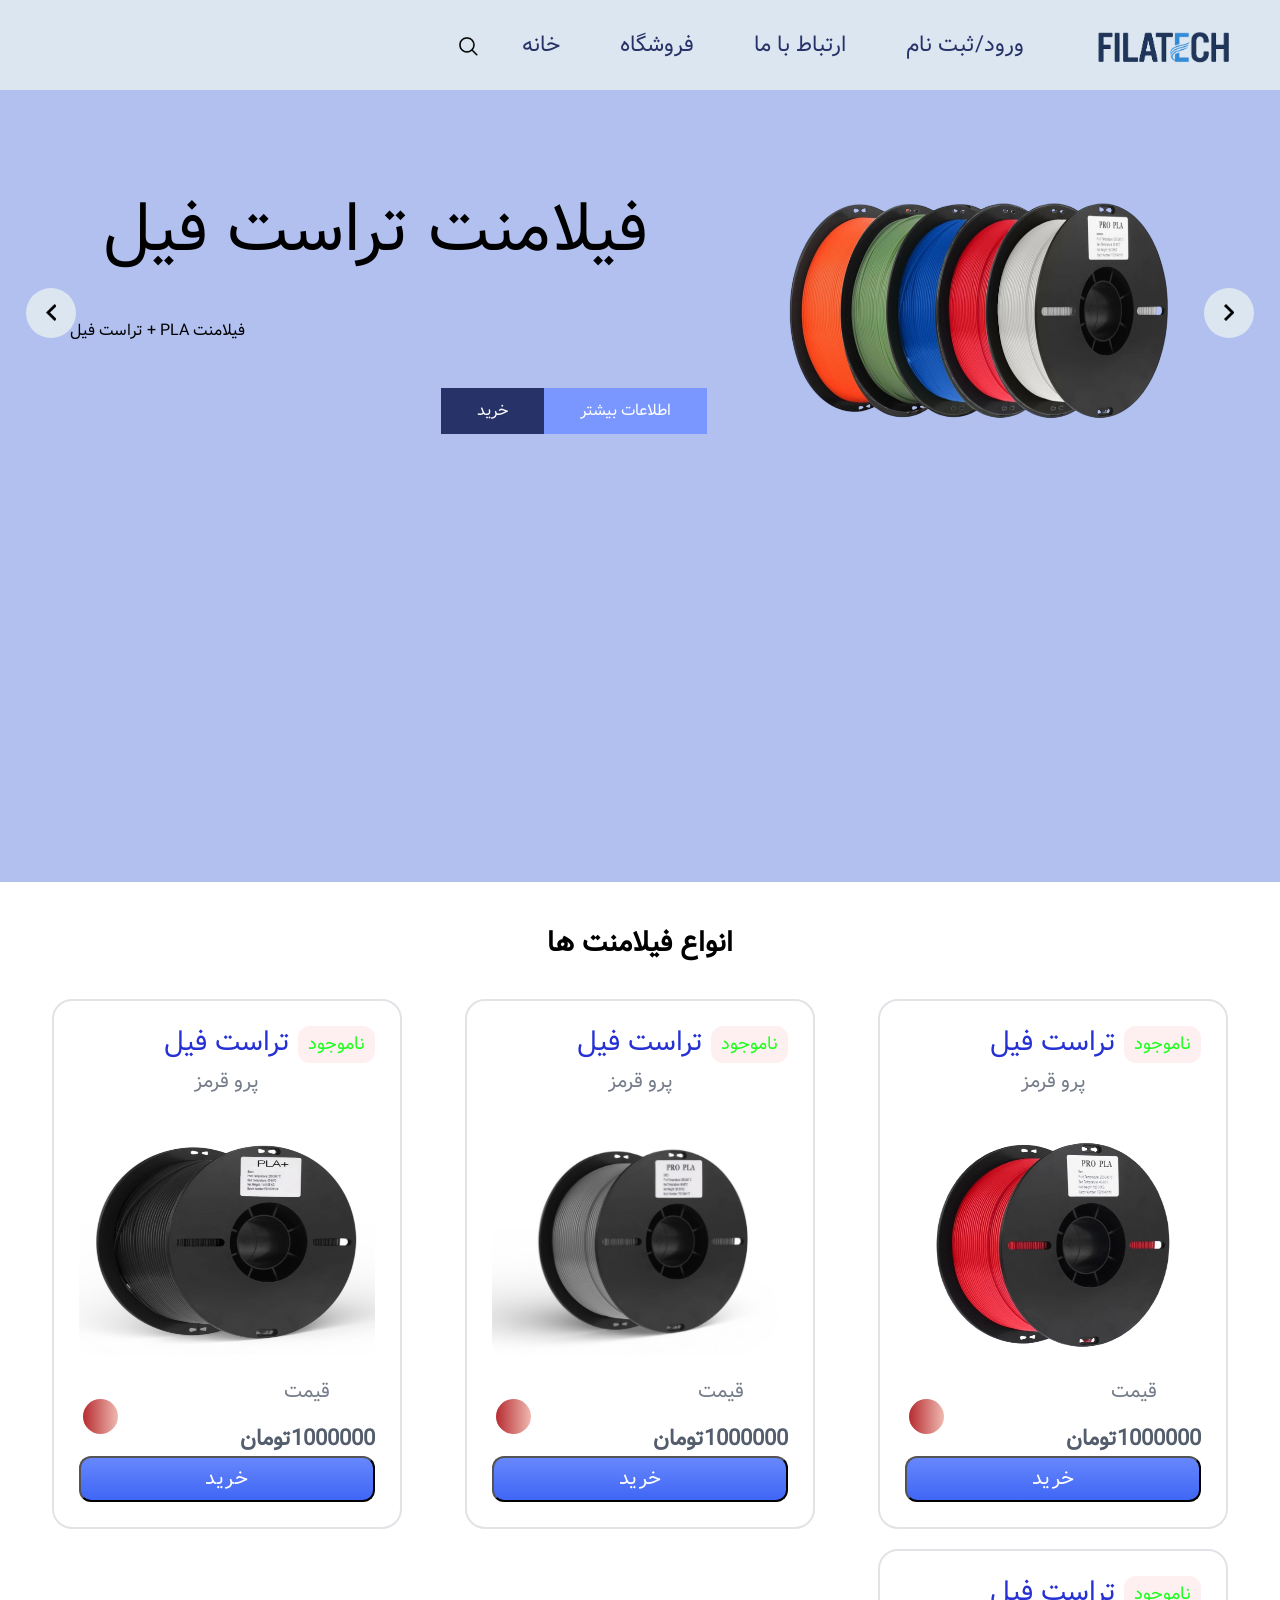
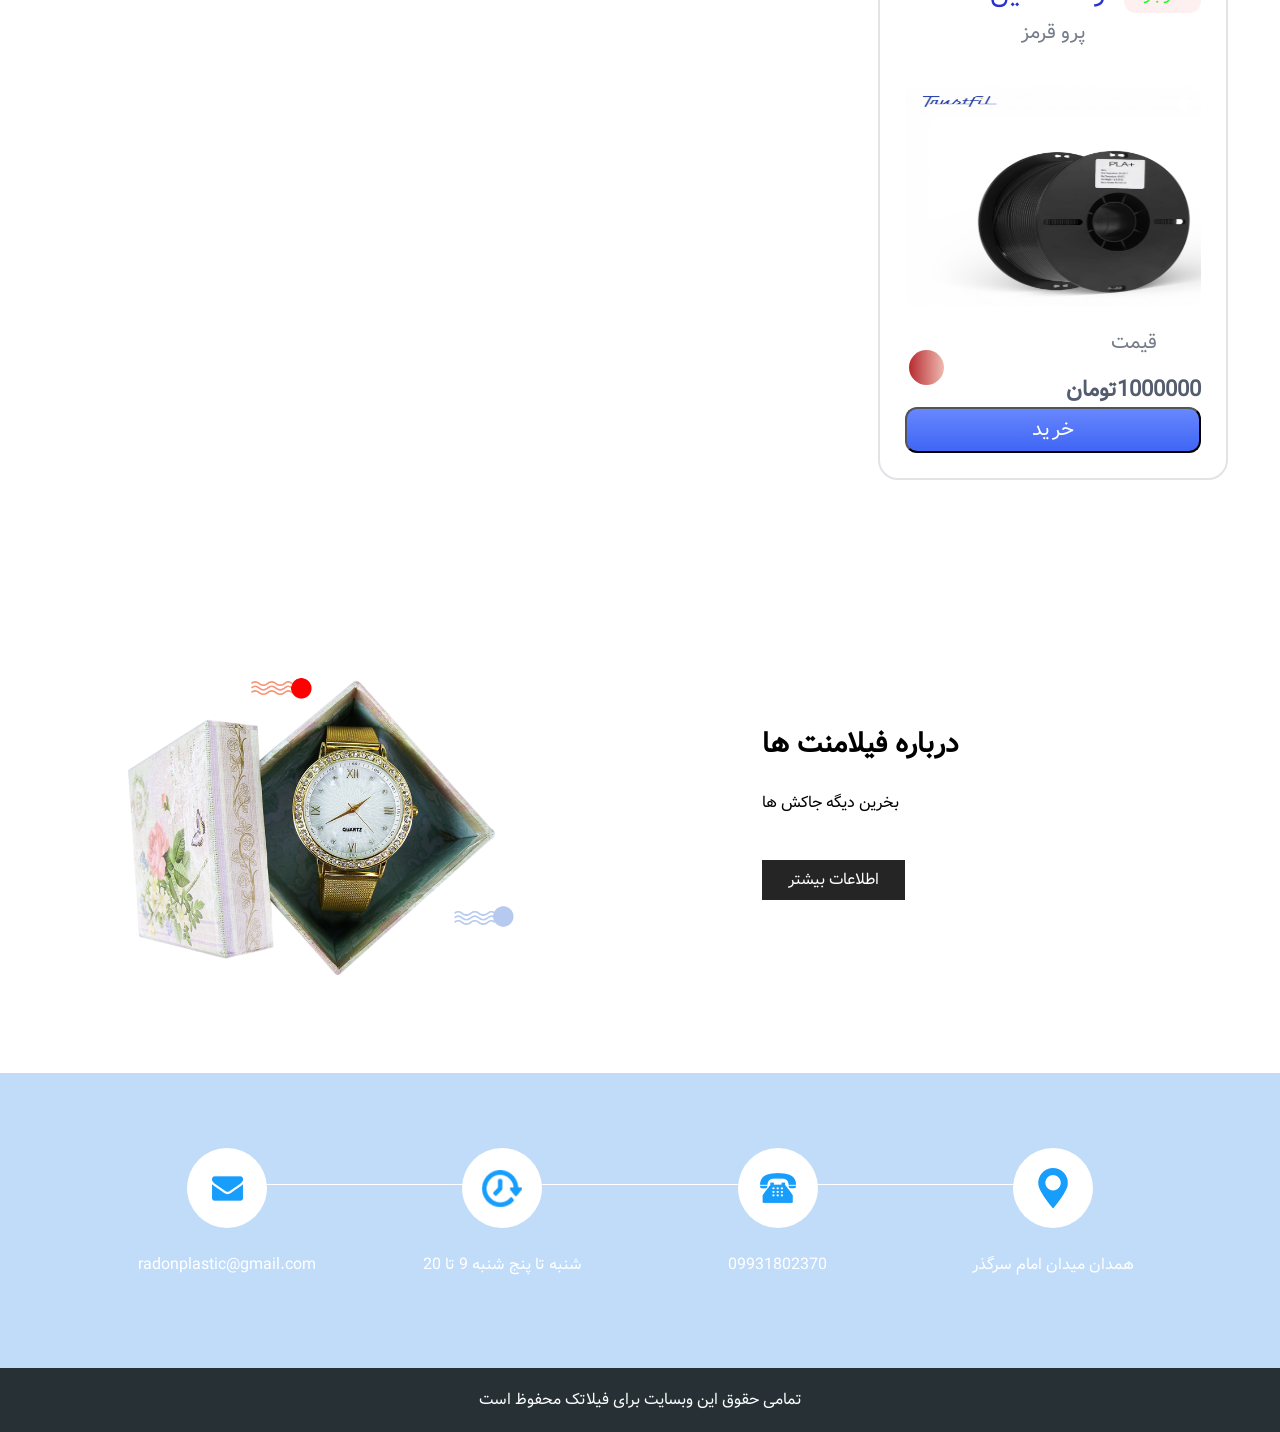
==== index.html @ 0ea72e35 "first" ====
<!DOCTYPE html>
<html dir="rtl">

<head>
  <!-- Basic -->
  <meta charset="utf-8" />
  <meta http-equiv="X-UA-Compatible" content="IE=edge" />
  <!-- Mobile Metas -->
  <meta name="viewport" content="width=device-width, initial-scale=1, shrink-to-fit=no" />
  <!-- Site Metas -->
  <meta name="keywords" content="" />
  <meta name="description" content="" />
  <meta name="author" content="" />

  <title>Filatech</title>

  <!-- slider stylesheet -->
  <link rel="stylesheet" type="text/css"
    href="https://cdnjs.cloudflare.com/ajax/libs/OwlCarousel2/2.1.3/assets/owl.carousel.min.css" />

  <!-- bootstrap core css -->
  <link rel="stylesheet" type="text/css" href="css/bootstrap.css" />

  <!-- fonts style -->
  <!--<link href="https://fonts.googleapis.com/css?family=Dosis:400,500|Poppins:400,700&display=swap" rel="stylesheet">-->
  <!-- Custom styles for this template -->
  <link href="css/style.css" rel="stylesheet" />
  <link href="css/style_card.css" rel="stylesheet" />
  <!-- responsive style -->
  <link href="css/responsive.css" rel="stylesheet" />
</head>

<body>
  <div class="hero_area">
    <!-- header section strats -->
    <header class="header_section">
      <div class="container-fluid">
        <nav class="navbar navbar-expand-lg custom_nav-container pt-3">
          <a class="navbar-brand" href="index.html">
            <span>
              <img src="images/logo.png" alt="" class="" />
            </span>
          </a>
          <button class="navbar-toggler" type="button" data-toggle="collapse" data-target="#navbarSupportedContent"
            aria-controls="navbarSupportedContent" aria-expanded="false" aria-label="Toggle navigation">
            <span class="navbar-toggler-icon"></span>
          </button>

          <div class="collapse navbar-collapse" id="navbarSupportedContent">
            <div class="d-flex ml-auto flex-column flex-lg-row align-items-center">
              <ul class="navbar-nav  ">
                <li class="nav-item active">
                  <a class="nav-link" href="index.html">ورود/ثبت نام <span class="sr-only">(current)</span></a>
                </li>
                <li class="nav-item">
                  <a class="nav-link" href="about.html">ارتباط با ما </a>
                </li>
                <li class="nav-item">
                  <a class="nav-link" href="watch.html"> فروشگاه </a>
                </li>
                <li class="nav-item">
                  <a class="nav-link" href="contact.html"> خانه </a>
                </li>
              </ul>
              <form class="form-inline my-2 my-lg-0 ml-0 ml-lg-4 mb-3 mb-lg-0">
                <button class="btn  my-2 my-sm-0 nav_search-btn" type="submit"></button>
              </form>
            </div>
          </div>
        </nav>
      </div>
    </header>
    <!-- end header section -->
    <!-- slider section -->
    <section class=" slider_section position-relative">
      <div id="carouselExampleControls" class="carousel slide" data-ride="carousel">
        <div class="carousel-inner">
          <div class="carousel-item active">
            <div class="slider_item-box">
              <div class="slider_item-container">
                <div class="container">
                  <div class="row">
                    <div class="col-md-5">
                      <div class="slider_img-box">
                        <div>
                          <img src="images/Trustfil.PNG" alt="" class="" />
                        </div>
                      </div>
                    </div>
                    <div class="col-md-7">
                      <div class="slider_item-detail">
                        <div>
                          <h1>
                            فیلامنت تراست فیل
                          </h1>
                          <p>
                            فیلامنت PLA + تراست فیل
                          </p>
                          <div class="d-flex">
                            <a href="" class="slider-btn1 mr-3">
                              اطلاعات بیشتر
                            </a>
                            <a href="" class="slider-btn2">
                              خرید
                            </a>
                          </div>
                        </div>
                      </div>
                    </div>

                  </div>
                </div>
              </div>
            </div>
          </div>
          <div class="carousel-item">
            <div class="slider_item-box">
              <div class="slider_item-container">
                <div class="container">
                  <div class="row">
                    <div class="col-md-5">
                      <div class="slider_img-box">
                        <div>
                          <img src="images/Trustfil.PNG" alt="" class="" />
                        </div>
                      </div>
                    </div>
                    <div class="col-md-7">
                      <div class="slider_item-detail">
                        <div>
                          <h1>
                            فیلامنت
                          </h1>
                          <p>
                            پرینتیکو بهترین فیلامنت
                          </p>
                          <div class="d-flex">
                            <a href="" class="slider-btn1 mr-3">
                              اطلاعات بیشتر
                            </a>
                            <a href="" class="slider-btn2">
                              خرید
                            </a>
                          </div>
                        </div>
                      </div>
                    </div>

                  </div>
                </div>
              </div>
            </div>
          </div>

          <div class="custom_carousel-control">
            <a class="carousel-control-prev" href="#carouselExampleControls" role="button" data-slide="prev">
              <span class="sr-only">Previous</span>
            </a>
            <a class="carousel-control-next" href="#carouselExampleControls" role="button" data-slide="next">
              <span class="sr-only">Next</span>
            </a>
          </div>
        </div>
    </section>
    <!-- end slider section -->
  </div>
  <div class="bg">



  <!-- Cart section -->

  <section class="brand_section layout_padding2">
    <div class="container">
      <div class="brand_heading">
        <h3 class="custom_heading">
          انواع فیلامنت ها
        </h3>
        <!--<p class="font-weight-bold">
          بهترین فیلامنت های غرب کشور
        </p>-->
      </div>
    </div>
    <div class="cart-main">
      <div class="cart">

        <div class="cart-header">
          <h3>تراست فیل</h3>
          <p>پرو قرمز</p>
          <span class="p">ناموجود</span>
        </div>

        <div class="card-img">
          <img src="images/trusfil-red.PNG" alt="...">
          <i class="bx bx-heart"></i>
        </div>

        <div class="cart-details">
          <div class="price">
            <p>قیمت</p>
            <strong>1000000تومان</strong>
          </div>
          <div class="colors">
            <div class="selected">
              <i class="bx bx-check"></i>
            </div>
          </div>
        </div>

        <div class="cart-footer">
          <button>خرید</button>
        </div>

      </div>
      <div class="cart">
        <div class="cart-header">
          <h3>تراست فیل</h3>
          <p>پرو قرمز</p>
          <span class="p">ناموجود</span>
        </div>

        <div class="card-img">
          <img src="images/progray.JPG" alt="...">
          <i class="bx bx-heart"></i>
        </div>

        <div class="cart-details">
          <div class="price">
            <p>قیمت</p>
            <strong>1000000تومان</strong>
          </div>
          <div class="colors">
            <div class="selected">
              <i class="bx bx-check"></i>
            </div>
          </div>
        </div>

        <div class="cart-footer">
          <button>خرید</button>
        </div>

        

      </div>
      <div class="cart">

        <div class="cart-header">
          <h3>تراست فیل</h3>
          <p>پرو قرمز</p>
          <span class="p">ناموجود</span>
        </div>

        <div class="card-img">
          <img src="images/filament3.jpg" alt="...">
          <i class="bx bx-heart"></i>
        </div>

        <div class="cart-details">
          <div class="price">
            <p>قیمت</p>
            <strong>1000000تومان</strong>
          </div>
          <div class="colors">
            <div class="selected">
              <i class="bx bx-check"></i>
            </div>
          </div>
        </div>

        <div class="cart-footer">
          <button>خرید</button>
        </div>
      </div>
      <div class="cart">

        <div class="cart-header">
          <h3>تراست فیل</h3>
          <p>پرو قرمز</p>
          <span class="p">ناموجود</span>
        </div>

        <div class="card-img">
          <img src="images/filament2.PNG" alt="...">
          <i class="bx bx-heart"></i>
        </div>

        <div class="cart-details">
          <div class="price">
            <p>قیمت</p>
            <strong>1000000تومان</strong>
          </div>
          <div class="colors">
            <div class="selected">
              <i class="bx bx-check"></i>
            </div>
          </div>
        </div>

        <div class="cart-footer">
          <button>خرید</button>
        </div>
      </div>

    </div>


  </section>

 <!-- End Card -->

    <!-- about section -->
    <section class="about_section layout_padding">
      <div class="container-fluid">
        <div class="row">
          <div class="col-md-5 offset-md-2">
            <div class="about_detail-box">
              <h3 class="custom_heading ">
                درباره فیلامنت ها
              </h3>
              <p class="">
                بخرین دیگه جاکش ها
              </p>
              <div>
                <a href="">
                  اطلاعات بیشتر
                </a>
              </div>
            </div>
          </div>
          <div class="col-md-4">
            <div class="about_img-box">
              <img src="images/about.png" alt="">
            </div>
          </div>
        </div>
      </div>
    </section>
  </div>

  <!-- end about section -->

  <!-- info section -->
  <section class="info_section layout_padding">
    <div class="container">
      <div class="info_items">
        <a href="">
          <div class="item ">
            <div class="img-box box-1">
              <img src="" alt="">
            </div>
            <div class="detail-box">
              <p>
                همدان میدان امام سرگذر
              </p>
            </div>
          </div>
        </a>
        <a href="">
          <div class="item ">
            <div class="img-box box-2">
              <img src="" alt="">
            </div>
            <div class="detail-box">
              <p>
                09931802370
              </p>
            </div>
          </div>
        </a>
        <a href="">
          <div class="item ">
            <div class="img-box box-4">
              <img src="" alt="">
            </div>
            <div class="detail-box">
              <p>
                شنبه تا پنج شنبه 9 تا 20
              </p>
            </div>
          </div>
        </a>
        <a href="">
          <div class="item ">
            <div class="img-box box-3">
              <img src="" alt="">
            </div>
            <div class="detail-box">
              <p>
                radonplastic@gmail.com
              </p>
            </div>
          </div>
        </a>
      </div>
    </div>
  </section>

  <!-- end info_section -->

  <!-- footer section -->
  <section class="container-fluid footer_section">
    <p>
      تمامی حقوق این وبسایت برای فیلاتک محفوظ است
    </p>
  </section>
  <!-- footer section -->

  <script type="text/javascript" src="js/jquery-3.4.1.min.js"></script>
  <script type="text/javascript" src="js/bootstrap.js"></script>
</body>

</html>
---- css/style.css ----
@font-face {
  font-family: "Iran";
  src: url("../fonts/Iranian-Sans.ttf") ;
}
body {
  font-family: "Iran";
  color: #000000;
  background-color: #ffffff;
}
.header_section{
background-color: #dbe6f0;
}

.layout_padding {
  padding: 75px 0;
}

.layout_padding2 {
  padding: 45px 0;
}

.layout_padding2-top {
  padding-top: 45px;
}

.layout_padding2-bottom {
  padding-bottom: 45px;
}

.layout_padding-top {
  padding-top: 75px;
}

.layout_padding-bottom {
  padding-bottom: 75px;
}

.custom_heading {
  text-transform: uppercase;
  font-weight: bold;
}

/*header section*/
.hero_area {
  height: 98vh;
  background-color: #b2c0f0;
}

.sub_page .hero_area {
  height: auto;
}

.hero_area.sub_pages {
  height: auto;
}

.header_section .container-fluid {
  padding-right: 25px;
  padding-left: 25px;
}

.header_section .nav_container {
  margin: 0 auto;
}

.custom_nav-container.navbar-expand-lg .navbar-nav .nav-link {
  padding: 10px 30px;
  color: #273268;
  text-align: center;
  font-size: 22px;
  text-transform: uppercase;
}

a,
a:hover,
a:focus {
  text-decoration: none;
}

a:hover,
a:focus {
  color: initial;
}

.btn,
.btn:focus {
  outline: none !important;
  -webkit-box-shadow: none;
          box-shadow: none;
}

.navbar-brand,
.navbar-brand:hover {
  text-transform: uppercase;
  font-weight: bold;
  font-size: 24px;
  color: #fafcfd;
}

.custom_nav-container .nav_search-btn {
  background-image: url(../images/search-icon.png);
  background-size: 22px;
  background-repeat: no-repeat;
  background-position-y: 7px;
  width: 35px;
  height: 35px;
  padding: 0;
  border: none;
}

.navbar-brand {
  display: -webkit-box;
  display: -ms-flexbox;
  display: flex;
  -webkit-box-align: center;
      -ms-flex-align: center;
          align-items: center;
}

.navbar-brand img {
  width: 140px;
  margin-right: 5px;
}

.navbar-brand span {
  font-size: 20px;
  font-weight: 700;
  color: #191919;
  margin-top: 5px;
}

.custom_nav-container {
  z-index: 99999;
  padding: 15px 0;
}

.custom_nav-container .navbar-toggler {
  outline: none;
}

.custom_nav-container .navbar-toggler .navbar-toggler-icon {
  background-image: url(../images/menu.png);
  background-size: 55px;
}

/*end header section*/
/* slider section */
.slider_section {
  padding-top: 8%;
}

.slider_item-box {
  width: 100%;
  height: 100%;
}

.slider_item-box .container {
  height: 100%;
}

.slider_img-box {
  width: 85%;
  margin: 0 auto;
}

.slider_img-box img {
  width: 100%;
}

.slider_item-container {
  display: -webkit-box;
  display: -ms-flexbox;
  display: flex;
  -webkit-box-align: center;
      -ms-flex-align: center;
          align-items: center;
  width: 100%;
  height: 100%;
  background-repeat: no-repeat;
}

.slider-btn1 {
  display: inline-block;
  padding: 10px 35px;
  background-color: #7a97ff;
  border: 1px solid #7a97ff;
  color: #ffffff;
}

.slider-btn1:hover {
  background-color: transparent;
  color: #7a97ff;
}

.slider-btn2 {
  display: inline-block;
  padding: 10px 35px;
  background-color: #273268;
  border: 1px solid #273268;
  color: #ffffff;
}

.slider-btn2:hover {
  background-color: transparent;
  color: #252525;
}

.slider_item-detail h1 {
  font-size: 68px;
  width: 95%;
  text-transform: uppercase;
}

.slider_item-detail p {
  margin: 45px 0;
}

.slider_section #carouselExampleControls,
.carousel-inner,
.carousel-item {
  height: 100%;
}

.slider_section .carousel-control-prev,
.slider_section .carousel-control-next {
  position: absolute;
  top: 50%;
  width: 50px;
  height: 50px;
  border: none;
  border-radius: 100%;
  opacity: 1;
  background-repeat: no-repeat;
  background-size: 10px;
  background-position: center;
  background-color: #dbe6f0;
  -webkit-transform: translateY(-50%);
          transform: translateY(-50%);
}

.slider_section .carousel-control-prev:hover,
.slider_section .carousel-control-next:hover {
  background-color: #ffffff;
}

.slider_section .carousel-control-prev {
  left: 2%;
  background-image: url(../images/prev.png);
}

.slider_section .carousel-control-next {
  right: 2%;
  background-image: url(../images/next.png);
}

/* end slider section */
.bg {
  /*background-image: url(../images/bg.jpg);*/
  
}

.about_section .row {
  -webkit-box-align: center;
      -ms-flex-align: center;
          align-items: center;
}

.about_detail-box p {
  margin-top: 30px;
  margin-bottom: 45px;
}

.about_detail-box a {
  display: inline-block;
  padding: 7px 25px;
  background-color: #252525;
  border: 1px solid #252525;
  color: #ffffff;
}

.about_detail-box a:hover {
  background-color: transparent;
  color: #252525;
}

.about_img-box img {
  width: 100%;
}

.brand_section {
  text-align: center;
  background-color: #ffffff;
  border-bottom: #dbe6f0;
}

.brand_section h6 {
  color: #fcfcfc;
}

.brand_section .brand_item-container {
  display: -webkit-box;
  display: -ms-flexbox;
  display: flex;
  -webkit-box-pack: center;
      -ms-flex-pack: center;
          justify-content: center;
  -ms-flex-wrap: wrap;
      flex-wrap: wrap;
}

.brand_item-box {
  width: 265px;
  margin: 30px 10px 0 10px;
}

.brand_img-box {
  height: 310px;
  background-size: cover;
  background-position: center;
  position: relative;
}

.brand_img-box.item-1 {
  background-image: url(../images/item-1.jpg);
}

.brand_img-box.item-2 {
  background-image: url(../images/item-2.jpg);
}

.brand_img-box.item-3 {
  background-image: url(../images/item-3.jpg);
}

.brand_img-box.item-4 {
  background-image: url(../images/item-4.jpg);
}

.brand_img-box.item-5 {
  background-image: url(../images/item-5.jpg);
}

.brand_img-box {
  display: -webkit-box;
  display: -ms-flexbox;
  display: flex;
  -webkit-box-align: center;
      -ms-flex-align: center;
          align-items: center;
  -webkit-box-pack: center;
      -ms-flex-pack: center;
          justify-content: center;
  overflow: hidden;
}

.brand_img-box a {
  display: none;
  opacity: 0;
  background-color: transparent;
  border: 1px solid #999999;
  color: #f9fafa;
  padding: 12px 35px;
  font-size: 15px;
  z-index: 3;
  -webkit-transition: opacity 0.4s;
  transition: opacity 0.4s;
}

.brand_img-box::before {
  content: "";
  position: absolute;
  top: 0;
  left: 0;
  width: 100%;
  height: 100%;
  background-color: rgba(37, 37, 37, 0.9);
  z-index: 1;
  -webkit-transform: translateY(320px);
          transform: translateY(320px);
  -webkit-transition: -webkit-transform 0.3s;
  transition: -webkit-transform 0.3s;
  transition: transform 0.3s;
  transition: transform 0.3s, -webkit-transform 0.3s;
}

.brand_img-box:hover {
  cursor: pointer;
}

.brand_img-box:hover::before {
  -webkit-transform: translateY(0);
          transform: translateY(0);
}

.brand_img-box:hover a {
  display: inline-block;
  opacity: 1;
}

.brand_detail-box {
  margin-top: 20px;
}

.brand_detail-box h5 {
  text-transform: uppercase;
  font-weight: bold;
  color: #242425;
}

.brand_detail-box h5 span {
  color: #179dfb;
}

.brand_detail-box h6 {
  text-transform: uppercase;
  font-weight: bold;
  color: #fcf9fc;
}

.info_section {
  background-color: #c1dcf9;
}

.info_items {
  width: 90%;
  margin: 0 auto;
  display: -webkit-box;
  display: -ms-flexbox;
  display: flex;
  -webkit-box-pack: justify;
      -ms-flex-pack: justify;
          justify-content: space-between;
}

.info_items .item {
  width: 200px;
  display: -webkit-box;
  display: -ms-flexbox;
  display: flex;
  -webkit-box-orient: vertical;
  -webkit-box-direction: normal;
      -ms-flex-direction: column;
          flex-direction: column;
  -webkit-box-align: center;
      -ms-flex-align: center;
          align-items: center;
  text-align: center;
}

.info_items .item .img-box {
  width: 80px;
  height: 80px;
  border-radius: 100%;
  background-color: #ffffff;
  background-repeat: no-repeat;
  background-position: center;
}

.info_items .item .detail-box {
  margin-top: 25px;
  color: #fff;
}

.info_items {
  position: relative;
}

.info_items a {
  position: relative;
}

.info_items::before {
  content: "";
  position: absolute;
  top: 25%;
  width: 80%;
  height: 1px;
  background-color: #fff;
  left: 50%;
  -webkit-transform: translateX(-50%);
          transform: translateX(-50%);
}

.info_items .item .img-box.box-1 {
  background-image: url(../images/location-blue.png);
}

.info_items .item .img-box.box-2 {
  background-image: url(../images/telephone-blue.png);
}

.info_items .item .img-box.box-3 {
  background-image: url(../images/envelope-blue.png);
}
.info_items .item .img-box.box-4 {
  background-image: url(../images/working.png);
}


.info_items .item .img-box:hover {
  background-color: #179dfb;
}

.info_items .item .img-box:hover.box-1 {
  background-image: url(../images/location-white.png);
}

.info_items .item .img-box:hover.box-2 {
  background-image: url(../images/telephone-white.png);
}

.info_items .item .img-box:hover.box-3 {
  background-image: url(../images/envelope-white.png);
}
.info_items .item .img-box:hover.box-4 {
  background-image: url(../images/woking-white.png);
}

/* footer section*/
.footer_section {
  background-color: #273135;
  padding: 20px;
  font-family: "Iran";
  font-weight: 500;
}

.footer_section p {
  color: #fbfcfd;
  margin: 0;
  text-align: center;
}

.footer_section a {
  color: #fbfcfd;
}

/* end footer section*/
/*# sourceMappingURL=style.css.map */
---- css/style_card.css ----
@font-face {
  font-family: "Iran";
  src: url("../fonts/Vazir.woff") format("woff");
}

.cart-main {
    font-family: "Iran";
    margin: 0;
    padding: 30px ;
    border: 0;
    outline: 0;
    box-sizing: border-box;
    /*min-height: 100vh;*/
    display: grid;
    grid-template-columns: repeat(auto-fit, minmax(380px, 1fr));
    gap: 20px;
    justify-items: center;
    background: #ffffff;
}

.cart {
    direction: rtl;
    position: relative;
    width: 350px;
    height: min-content;
    padding: 25px;
    background: #ffffff;
    border: 2px solid #e1e3e6;
    border-radius: 20px;
    transition: .4s;
}

.cart:hover {
    border-color: #ffffff;
    transform: translateY(-10px);
    box-shadow: 0 5px 12px rgba(0, 0, 0, .08);
}

.cart .cart-header h3 {
    color: #2631d3;
    font-size: 28px;
}

.cart .cart-header p {
    color: #757d8a;
    font-size: 20px;
}

.cart .cart-header .p {
    position: absolute;
    color: #1eff1e;
    background: #fef0f0;
    right: 25px;
    top: 25px;
    padding: 5px 10px;
    border-radius: 12px;
    font-size: 18px;
}

.cart .card-img {
    position: relative;
    height: 220px;
    border-radius: 12px;
    margin: 22px 0;
    overflow: hidden;
}

.cart .card-img img {
    width: 100%;
    height: 100%;
    transition: .4s;
}

.cart:hover .card-img img {
    transform: scale(1.06);
}

.cart .card-img i {
    cursor: pointer;
    position: absolute;
    top: 12px;
    right: 12px;
    color: #757d8a;
    background: #ffffff;
    padding: 6px;
    border-radius: 6px;
}

.cart .cart-details {
    display: flex;
    align-items: center;
    justify-content: space-between;
}

.cart .cart-details .price p {
    color: #757d8a;
    font-size: 20px;
}

.cart .cart-details .price strong {
    color: #545d6d;
    font-size: 22px;
}

.cart .cart-details .colors {
    display: flex;
}

.cart .cart-details .colors div {
    cursor: pointer;
    width: 35px;
    height: 35px;
    border-radius: 50%;
    margin: 0 4px;
}

.cart .cart-details .colors div:nth-child(1) {
    background: linear-gradient(90deg, #b72c31, #efb9b0);
}

.cart .cart-details .colors div:nth-child(2) {
    background: linear-gradient(90deg, #25476d, #a8bed2);
}

.cart .cart-details .colors div:nth-child(3) {
    background: linear-gradient(90deg, #10505b, #a4beb2);
}

.cart .cart-details .colors div i {
    color: #ffffff;
    margin: 5px;
    font-size: 25px;
    opacity: 0;
}

.cart .cart-details .colors div.selected i {
    opacity: 1;
}

.cart .card-sizes {
    display: flex;
    justify-content: space-between;
    margin: 22px 0;
}

.cart .card-sizes .p {
    cursor: pointer;
    color: #757d8a;
    background: #f1f2f3;
    border-radius: 3px;
    padding: 6px 12px;
}

.cart .card-sizes span.selected {
    color: #4e73f8;
    background: #d5defe;
}

.cart .cart-footer button {
    cursor: pointer;
    width: 100%;
    height: 46px;
    border-radius: 12px;
    background: linear-gradient(#6787fd, #3f66f5);
    color: #ffffff;
    font-size: 20px;
    letter-spacing: .5px;
}
---- css/responsive.css ----
@media (max-width: 1120px) {
    .hero_area {
        height: auto;
    }

    .slider_section {
        padding: 50px 0;
    }
}

@media (max-width: 992px) {
    .custom_nav-container .nav_search-btn {
        background-position: center;
    }

    .service_section .card-deck {
        flex-direction: column;
    }

    .service_section .card-deck .card {
        margin-bottom: 25px;
    }
}

@media (max-width: 768px) {
    .slider_img-box {
        width: 85%;
        margin: 65px auto;
    }

    .slider_section .custom_carousel-control {
        position: absolute;
        top: 100%;
        left: 50%;
        width: 105px;
        transform: translate(-50%, -50%);
        display: flex;
        justify-content: space-between;
    }

    .slider_img-box {
        margin-left: 20%;
    }

    .slider_section .custom_carousel-control {
        top: 106%;
    }

    .slider_section {

        padding: 50px 0 105px 0;
    }

    .slider_section .carousel-control-prev {
        left: 0;
    }

    .slider_section .carousel-control-next {
        right: 0;
    }

    .contact_section {
        background-size: 105px;
    }

    .contact_section input {
        background-color: transparent;
    }

    .info_section .col-md-3 {
        text-align: center;
    }

    .info_section .col-md-3:not(:nth-last-child(1)) {
        margin-bottom: 35px;
    }

    .tasty_section h2 {
        font-size: 80px;
    }

    .contact_section {
        background-size: cover;
    }

    .info_items {
        flex-direction: column;
        align-items: center;
    }

    .info_items .item {
        margin: 20px 0;
    }

    .info_items::before {
        display: none;
    }
}

@media (max-width: 576px) {
    .slider_item-container .slider_item-detail {
        text-align: center;
    }

    .slider_item-container .slider_item-detail .d-flex {
        justify-content: right;
    }

    .why_section .row .col-md-6 {
        flex-direction: column;
        text-align: center;
    }

    .why_section .img_box {
        margin-right: 0;
        margin-bottom: 20px;
    }

    .client_section .carousel-control-prev,
    .client_section .carousel-control-next {
        display: none;
    }
}

@media (max-width: 480px) {}

@media (max-width: 420px) {
    .client_section .row .col-12 {
        flex-direction: column;
    }
}

@media (max-width: 360px) {}

@media (min-width: 1200px) {
    .container {
        max-width: 1170px;
    }
}
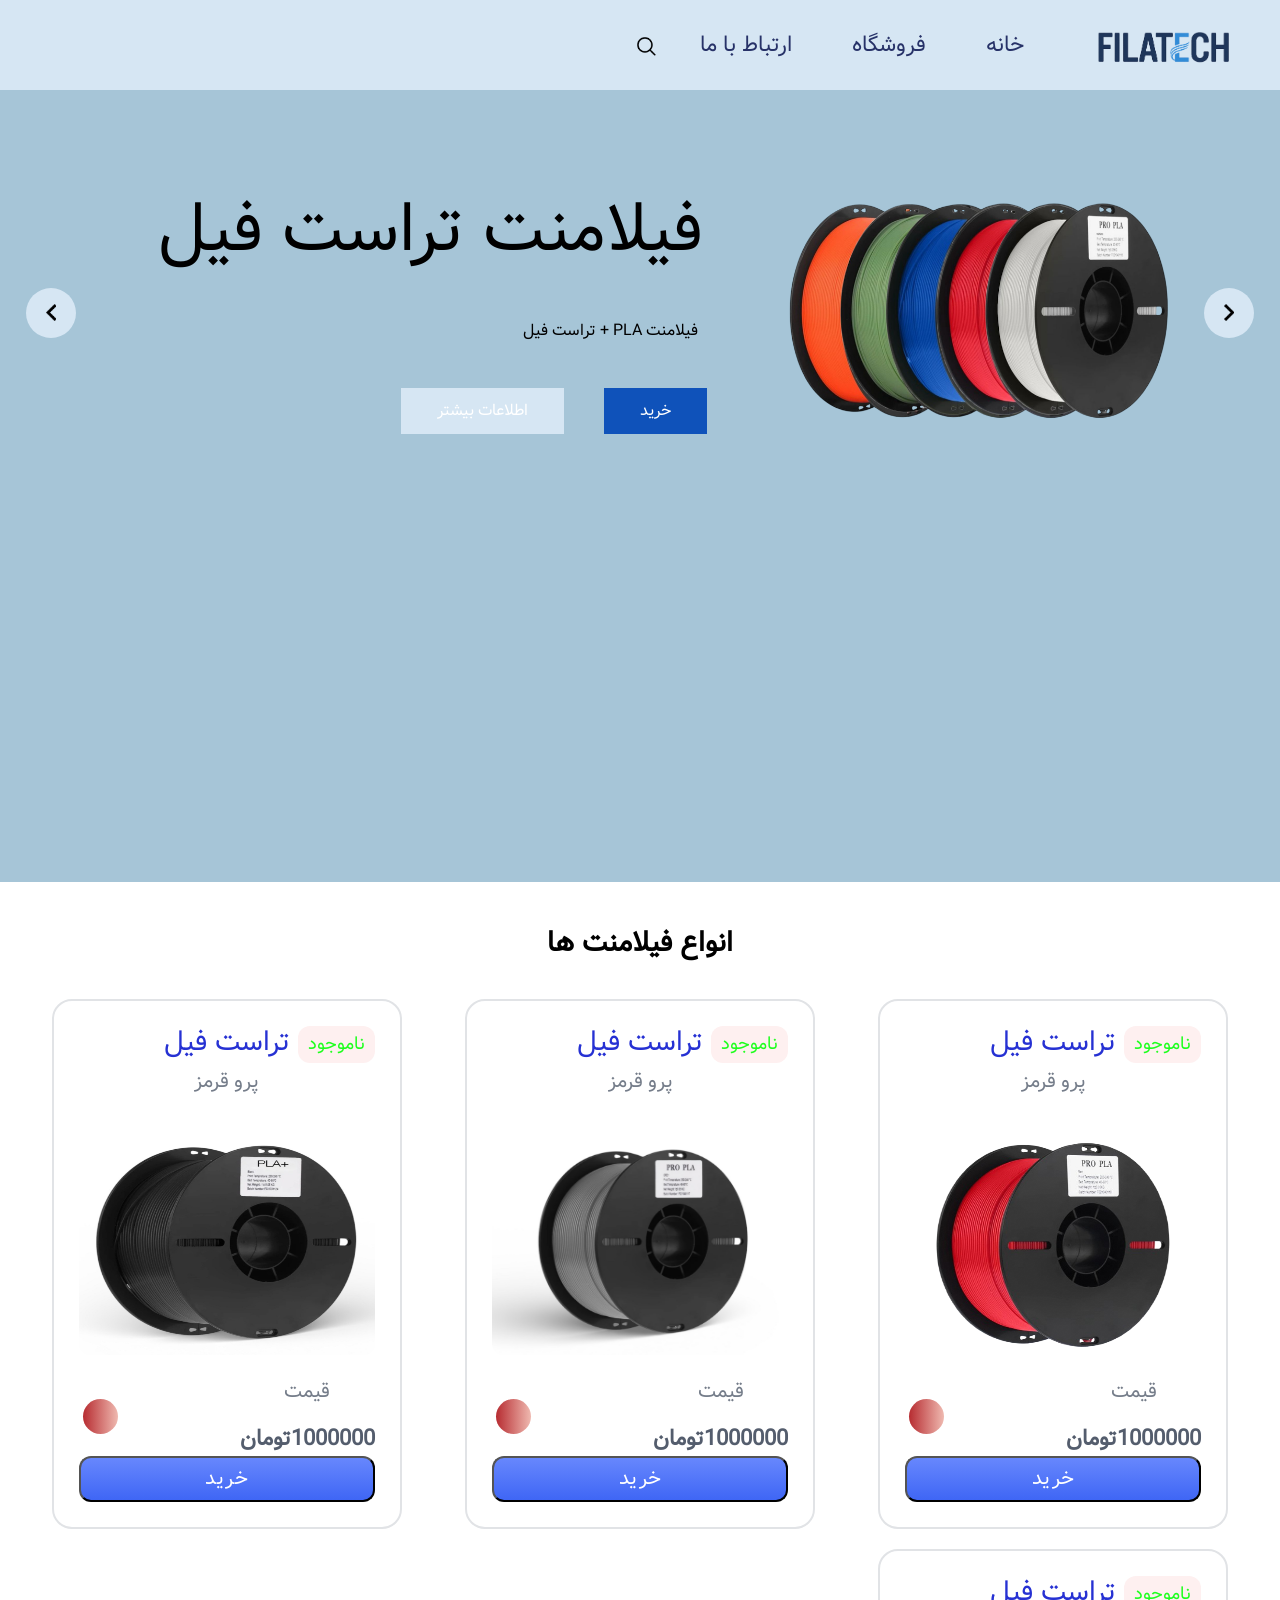
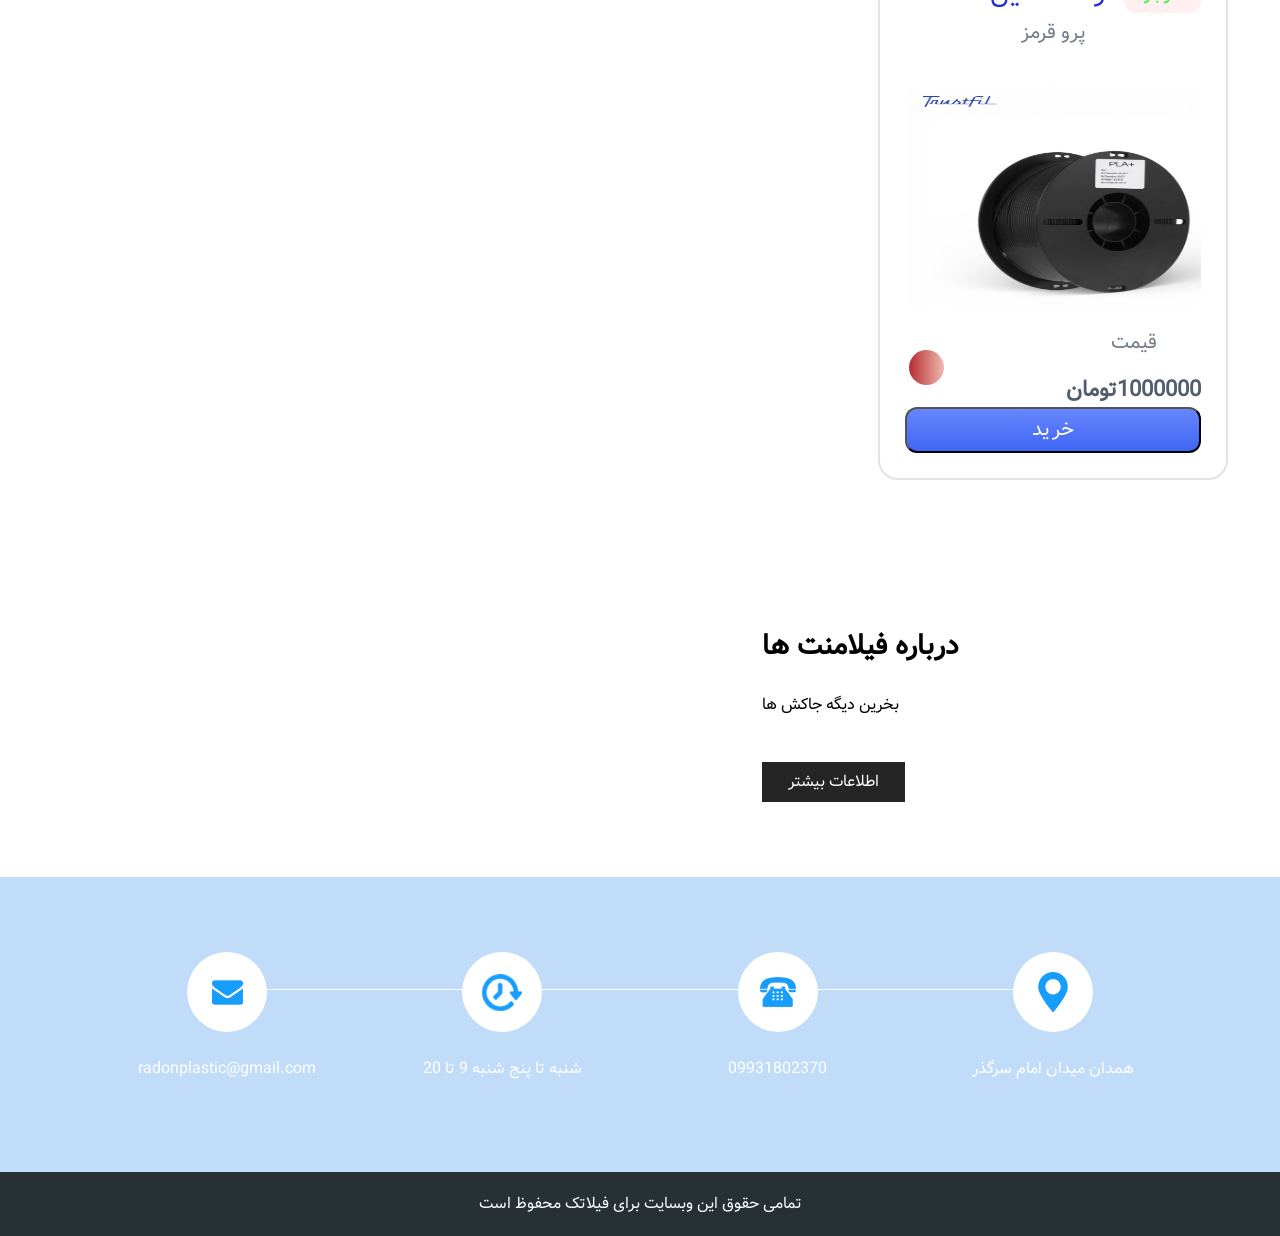
==== commit e827f45a: "fix color & direction" ====
--- a/index.html
+++ b/index.html
@@ -50,17 +50,15 @@
             <div class="d-flex ml-auto flex-column flex-lg-row align-items-center">
               <ul class="navbar-nav  ">
                 <li class="nav-item active">
-                  <a class="nav-link" href="index.html">ورود/ثبت نام <span class="sr-only">(current)</span></a>
+                  <a class="nav-link" href="index.html">خانه <span class="sr-only">(current)</span></a>
                 </li>
                 <li class="nav-item">
-                  <a class="nav-link" href="about.html">ارتباط با ما </a>
+                  <a class="nav-link" href="about.html"> فروشگاه </a>
                 </li>
                 <li class="nav-item">
-                  <a class="nav-link" href="watch.html"> فروشگاه </a>
+                  <a class="nav-link" href="watch.html"> ارتباط با ما</a>
                 </li>
-                <li class="nav-item">
-                  <a class="nav-link" href="contact.html"> خانه </a>
-                </li>
+                
               </ul>
               <form class="form-inline my-2 my-lg-0 ml-0 ml-lg-4 mb-3 mb-lg-0">
                 <button class="btn  my-2 my-sm-0 nav_search-btn" type="submit"></button>
@@ -98,10 +96,10 @@
                           </p>
                           <div class="d-flex">
                             <a href="" class="slider-btn1 mr-3">
-                              اطلاعات بیشتر
+                            خرید 
                             </a>
                             <a href="" class="slider-btn2">
-                              خرید
+                              اطلاعات بیشتر
                             </a>
                           </div>
                         </div>
@@ -136,10 +134,10 @@
                           </p>
                           <div class="d-flex">
                             <a href="" class="slider-btn1 mr-3">
-                              اطلاعات بیشتر
+                              خرید
                             </a>
                             <a href="" class="slider-btn2">
-                              خرید
+                              اطلاعات بیشتر
                             </a>
                           </div>
                         </div>
--- a/css/style.css
+++ b/css/style.css
@@ -2,13 +2,24 @@
   font-family: "Iran";
   src: url("../fonts/Iranian-Sans.ttf") ;
 }
+
+:root {
+  --color-iceblue: #D6e6f3;
+  --color-powerblue: #A6C5D7;
+  --color-sapphire: #0F52BA;
+  --color-deepheavy: #000926;
+  --color-card: #FFFFFF;
+  --color-border: #E1E3E6;
+}
+
+
 body {
   font-family: "Iran";
   color: #000000;
   background-color: #ffffff;
 }
 .header_section{
-background-color: #dbe6f0;
+background-color: var(--color-iceblue);
 }
 
 .layout_padding {
@@ -43,7 +54,7 @@
 /*header section*/
 .hero_area {
   height: 98vh;
-  background-color: #b2c0f0;
+  background-color: var(--color-powerblue);
 }
 
 .sub_page .hero_area {
@@ -182,21 +193,22 @@
 .slider-btn1 {
   display: inline-block;
   padding: 10px 35px;
-  background-color: #7a97ff;
-  border: 1px solid #7a97ff;
+  margin: 0px 40px;
+  background-color: var(--color-sapphire);
+  border: 1px solid var(--color-sapphire);
   color: #ffffff;
 }
 
 .slider-btn1:hover {
   background-color: transparent;
-  color: #7a97ff;
+  color: var(--color-sapphire);
 }
 
 .slider-btn2 {
   display: inline-block;
   padding: 10px 35px;
-  background-color: #273268;
-  border: 1px solid #273268;
+  background-color: var(--color-iceblue);
+  border: 1px solid var(--color-iceblue);
   color: #ffffff;
 }
 
@@ -206,13 +218,16 @@
 }
 
 .slider_item-detail h1 {
+  text-align: right;
+  margin: 0px 20px;
   font-size: 68px;
   width: 95%;
   text-transform: uppercase;
 }
 
 .slider_item-detail p {
-  margin: 45px 0;
+  text-align: right;
+  margin: 45px 25px;
 }
 
 .slider_section #carouselExampleControls,
@@ -233,7 +248,7 @@
   background-repeat: no-repeat;
   background-size: 10px;
   background-position: center;
-  background-color: #dbe6f0;
+  background-color: var(--color-iceblue);
   -webkit-transform: translateY(-50%);
           transform: translateY(-50%);
 }
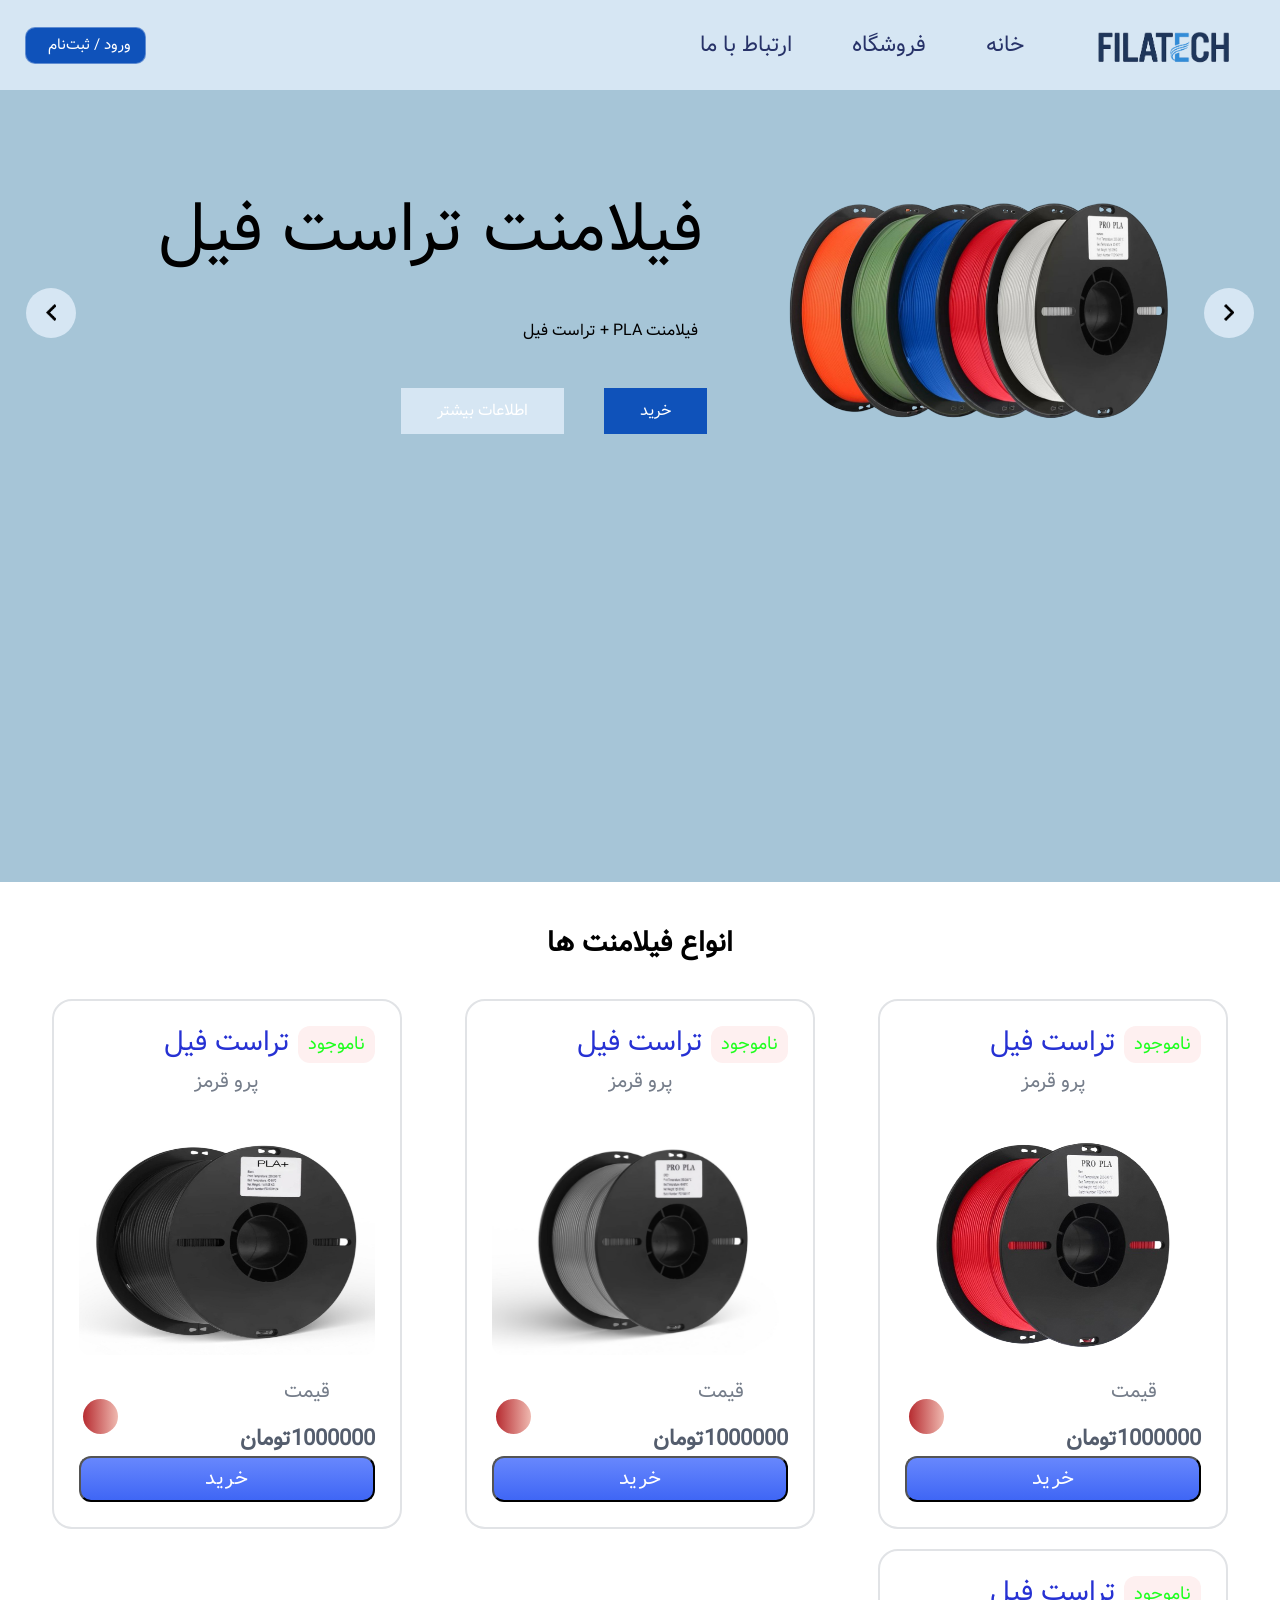
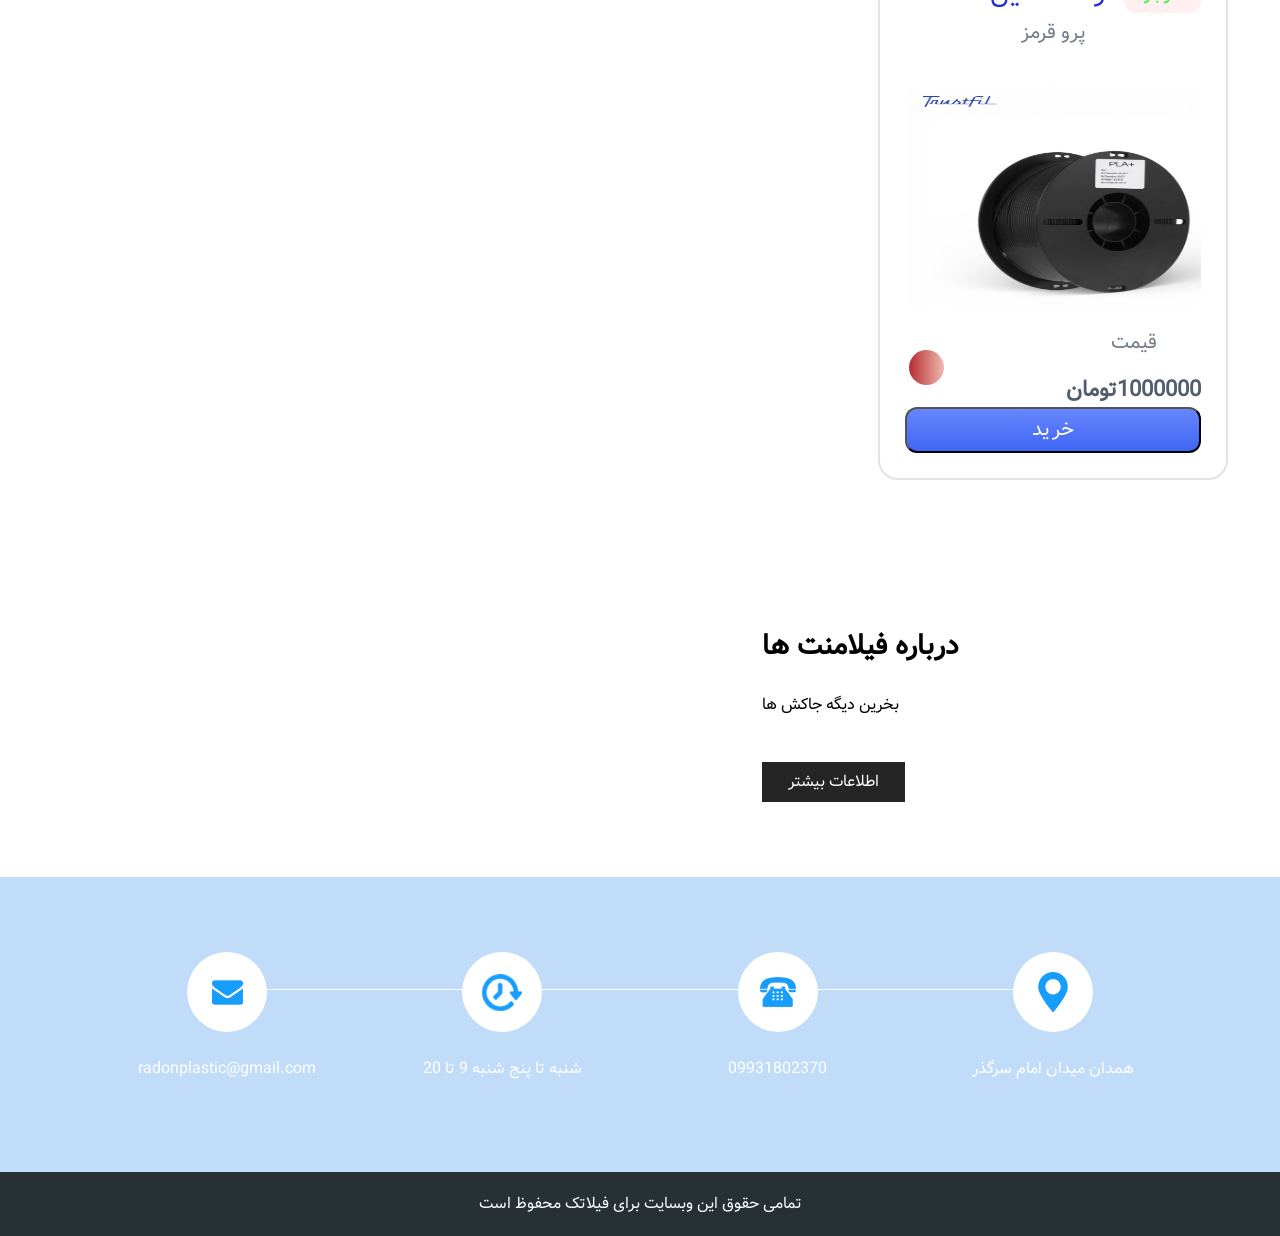
==== commit 34e0c928: "fix login" ====
--- a/index.html
+++ b/index.html
@@ -13,6 +13,7 @@
   <meta name="author" content="" />
 
   <title>Filatech</title>
+  <link rel="icon" type="image/png" href="images/Lgo_white.png">
 
   <!-- slider stylesheet -->
   <link rel="stylesheet" type="text/css"
@@ -47,7 +48,9 @@
           </button>
 
           <div class="collapse navbar-collapse" id="navbarSupportedContent">
-            <div class="d-flex ml-auto flex-column flex-lg-row align-items-center">
+            <div class="d-flex w-100 flex-column flex-lg-row align-items-center">
+
+
               <ul class="navbar-nav  ">
                 <li class="nav-item active">
                   <a class="nav-link" href="index.html">خانه <span class="sr-only">(current)</span></a>
@@ -58,11 +61,17 @@
                 <li class="nav-item">
                   <a class="nav-link" href="watch.html"> ارتباط با ما</a>
                 </li>
-                
+
               </ul>
-              <form class="form-inline my-2 my-lg-0 ml-0 ml-lg-4 mb-3 mb-lg-0">
+              <div class="header-actions">
+              <button class="login-btn">
+                <span class="text">ورود / ثبت‌نام</span>
+                <span class="icon" src="/images/login-svgrepo-com.png"></span>
+              </button>
+              </div>
+              <!--<form class="form-inline my-2 my-lg-0 ml-0 ml-lg-4 mb-3 mb-lg-0">
                 <button class="btn  my-2 my-sm-0 nav_search-btn" type="submit"></button>
-              </form>
+              </form>-->
             </div>
           </div>
         </nav>
@@ -96,7 +105,7 @@
                           </p>
                           <div class="d-flex">
                             <a href="" class="slider-btn1 mr-3">
-                            خرید 
+                              خرید
                             </a>
                             <a href="" class="slider-btn2">
                               اطلاعات بیشتر
@@ -166,146 +175,146 @@
 
 
 
-  <!-- Cart section -->
-
-  <section class="brand_section layout_padding2">
-    <div class="container">
-      <div class="brand_heading">
-        <h3 class="custom_heading">
-          انواع فیلامنت ها
-        </h3>
-        <!--<p class="font-weight-bold">
+    <!-- Cart section -->
+
+    <section class="brand_section layout_padding2">
+      <div class="container">
+        <div class="brand_heading">
+          <h3 class="custom_heading">
+            انواع فیلامنت ها
+          </h3>
+          <!--<p class="font-weight-bold">
           بهترین فیلامنت های غرب کشور
         </p>-->
+        </div>
       </div>
-    </div>
-    <div class="cart-main">
-      <div class="cart">
-
-        <div class="cart-header">
-          <h3>تراست فیل</h3>
-          <p>پرو قرمز</p>
-          <span class="p">ناموجود</span>
-        </div>
-
-        <div class="card-img">
-          <img src="images/trusfil-red.PNG" alt="...">
-          <i class="bx bx-heart"></i>
-        </div>
-
-        <div class="cart-details">
-          <div class="price">
-            <p>قیمت</p>
-            <strong>1000000تومان</strong>
-          </div>
-          <div class="colors">
-            <div class="selected">
-              <i class="bx bx-check"></i>
-            </div>
-          </div>
-        </div>
-
-        <div class="cart-footer">
-          <button>خرید</button>
+      <div class="cart-main">
+        <div class="cart">
+
+          <div class="cart-header">
+            <h3>تراست فیل</h3>
+            <p>پرو قرمز</p>
+            <span class="p">ناموجود</span>
+          </div>
+
+          <div class="card-img">
+            <img src="images/trusfil-red.PNG" alt="...">
+            <i class="bx bx-heart"></i>
+          </div>
+
+          <div class="cart-details">
+            <div class="price">
+              <p>قیمت</p>
+              <strong>1000000تومان</strong>
+            </div>
+            <div class="colors">
+              <div class="selected">
+                <i class="bx bx-check"></i>
+              </div>
+            </div>
+          </div>
+
+          <div class="cart-footer">
+            <button>خرید</button>
+          </div>
+
+        </div>
+        <div class="cart">
+          <div class="cart-header">
+            <h3>تراست فیل</h3>
+            <p>پرو قرمز</p>
+            <span class="p">ناموجود</span>
+          </div>
+
+          <div class="card-img">
+            <img src="images/progray.JPG" alt="...">
+            <i class="bx bx-heart"></i>
+          </div>
+
+          <div class="cart-details">
+            <div class="price">
+              <p>قیمت</p>
+              <strong>1000000تومان</strong>
+            </div>
+            <div class="colors">
+              <div class="selected">
+                <i class="bx bx-check"></i>
+              </div>
+            </div>
+          </div>
+
+          <div class="cart-footer">
+            <button>خرید</button>
+          </div>
+
+
+
+        </div>
+        <div class="cart">
+
+          <div class="cart-header">
+            <h3>تراست فیل</h3>
+            <p>پرو قرمز</p>
+            <span class="p">ناموجود</span>
+          </div>
+
+          <div class="card-img">
+            <img src="images/filament3.jpg" alt="...">
+            <i class="bx bx-heart"></i>
+          </div>
+
+          <div class="cart-details">
+            <div class="price">
+              <p>قیمت</p>
+              <strong>1000000تومان</strong>
+            </div>
+            <div class="colors">
+              <div class="selected">
+                <i class="bx bx-check"></i>
+              </div>
+            </div>
+          </div>
+
+          <div class="cart-footer">
+            <button>خرید</button>
+          </div>
+        </div>
+        <div class="cart">
+
+          <div class="cart-header">
+            <h3>تراست فیل</h3>
+            <p>پرو قرمز</p>
+            <span class="p">ناموجود</span>
+          </div>
+
+          <div class="card-img">
+            <img src="images/filament2.PNG" alt="...">
+            <i class="bx bx-heart"></i>
+          </div>
+
+          <div class="cart-details">
+            <div class="price">
+              <p>قیمت</p>
+              <strong>1000000تومان</strong>
+            </div>
+            <div class="colors">
+              <div class="selected">
+                <i class="bx bx-check"></i>
+              </div>
+            </div>
+          </div>
+
+          <div class="cart-footer">
+            <button>خرید</button>
+          </div>
         </div>
 
       </div>
-      <div class="cart">
-        <div class="cart-header">
-          <h3>تراست فیل</h3>
-          <p>پرو قرمز</p>
-          <span class="p">ناموجود</span>
-        </div>
-
-        <div class="card-img">
-          <img src="images/progray.JPG" alt="...">
-          <i class="bx bx-heart"></i>
-        </div>
-
-        <div class="cart-details">
-          <div class="price">
-            <p>قیمت</p>
-            <strong>1000000تومان</strong>
-          </div>
-          <div class="colors">
-            <div class="selected">
-              <i class="bx bx-check"></i>
-            </div>
-          </div>
-        </div>
-
-        <div class="cart-footer">
-          <button>خرید</button>
-        </div>
-
-        
-
-      </div>
-      <div class="cart">
-
-        <div class="cart-header">
-          <h3>تراست فیل</h3>
-          <p>پرو قرمز</p>
-          <span class="p">ناموجود</span>
-        </div>
-
-        <div class="card-img">
-          <img src="images/filament3.jpg" alt="...">
-          <i class="bx bx-heart"></i>
-        </div>
-
-        <div class="cart-details">
-          <div class="price">
-            <p>قیمت</p>
-            <strong>1000000تومان</strong>
-          </div>
-          <div class="colors">
-            <div class="selected">
-              <i class="bx bx-check"></i>
-            </div>
-          </div>
-        </div>
-
-        <div class="cart-footer">
-          <button>خرید</button>
-        </div>
-      </div>
-      <div class="cart">
-
-        <div class="cart-header">
-          <h3>تراست فیل</h3>
-          <p>پرو قرمز</p>
-          <span class="p">ناموجود</span>
-        </div>
-
-        <div class="card-img">
-          <img src="images/filament2.PNG" alt="...">
-          <i class="bx bx-heart"></i>
-        </div>
-
-        <div class="cart-details">
-          <div class="price">
-            <p>قیمت</p>
-            <strong>1000000تومان</strong>
-          </div>
-          <div class="colors">
-            <div class="selected">
-              <i class="bx bx-check"></i>
-            </div>
-          </div>
-        </div>
-
-        <div class="cart-footer">
-          <button>خرید</button>
-        </div>
-      </div>
-
-    </div>
-
-
-  </section>
-
- <!-- End Card -->
+
+
+    </section>
+
+    <!-- End Card -->
 
     <!-- about section -->
     <section class="about_section layout_padding">
--- a/css/style.css
+++ b/css/style.css
@@ -1,6 +1,6 @@
 @font-face {
   font-family: "Iran";
-  src: url("../fonts/Iranian-Sans.ttf") ;
+  src: url("../fonts/Iranian-Sans.ttf");
 }
 
 :root {
@@ -18,8 +18,9 @@
   color: #000000;
   background-color: #ffffff;
 }
-.header_section{
-background-color: var(--color-iceblue);
+
+.header_section {
+  background-color: var(--color-iceblue);
 }
 
 .layout_padding {
@@ -97,7 +98,7 @@
 .btn:focus {
   outline: none !important;
   -webkit-box-shadow: none;
-          box-shadow: none;
+  box-shadow: none;
 }
 
 .navbar-brand,
@@ -107,6 +108,33 @@
   font-size: 24px;
   color: #fafcfd;
 }
+
+.header-actions {
+  margin-right: auto;
+  display: flex;
+  align-items: center;
+}
+
+.login-btn {
+  display: flex;
+  align-items: center;
+  gap: 8px;
+  margin-right: auto;
+  padding: 6px 14px;
+  border-radius: 10px;
+  border: 1px solid #ffffff55;
+  background: var(--color-sapphire);
+  color: #fff;
+
+  font-size: 15px;
+  cursor: pointer;
+  transition: 0.3s;
+}
+
+.login-btn:hover {
+  background: var(--color-powerblue);
+}
+
 
 .custom_nav-container .nav_search-btn {
   background-image: url(../images/search-icon.png);
@@ -124,8 +152,8 @@
   display: -ms-flexbox;
   display: flex;
   -webkit-box-align: center;
-      -ms-flex-align: center;
-          align-items: center;
+  -ms-flex-align: center;
+  align-items: center;
 }
 
 .navbar-brand img {
@@ -183,8 +211,8 @@
   display: -ms-flexbox;
   display: flex;
   -webkit-box-align: center;
-      -ms-flex-align: center;
-          align-items: center;
+  -ms-flex-align: center;
+  align-items: center;
   width: 100%;
   height: 100%;
   background-repeat: no-repeat;
@@ -250,7 +278,7 @@
   background-position: center;
   background-color: var(--color-iceblue);
   -webkit-transform: translateY(-50%);
-          transform: translateY(-50%);
+  transform: translateY(-50%);
 }
 
 .slider_section .carousel-control-prev:hover,
@@ -271,13 +299,13 @@
 /* end slider section */
 .bg {
   /*background-image: url(../images/bg.jpg);*/
-  
+
 }
 
 .about_section .row {
   -webkit-box-align: center;
-      -ms-flex-align: center;
-          align-items: center;
+  -ms-flex-align: center;
+  align-items: center;
 }
 
 .about_detail-box p {
@@ -317,10 +345,10 @@
   display: -ms-flexbox;
   display: flex;
   -webkit-box-pack: center;
-      -ms-flex-pack: center;
-          justify-content: center;
+  -ms-flex-pack: center;
+  justify-content: center;
   -ms-flex-wrap: wrap;
-      flex-wrap: wrap;
+  flex-wrap: wrap;
 }
 
 .brand_item-box {
@@ -360,11 +388,11 @@
   display: -ms-flexbox;
   display: flex;
   -webkit-box-align: center;
-      -ms-flex-align: center;
-          align-items: center;
+  -ms-flex-align: center;
+  align-items: center;
   -webkit-box-pack: center;
-      -ms-flex-pack: center;
-          justify-content: center;
+  -ms-flex-pack: center;
+  justify-content: center;
   overflow: hidden;
 }
 
@@ -391,7 +419,7 @@
   background-color: rgba(37, 37, 37, 0.9);
   z-index: 1;
   -webkit-transform: translateY(320px);
-          transform: translateY(320px);
+  transform: translateY(320px);
   -webkit-transition: -webkit-transform 0.3s;
   transition: -webkit-transform 0.3s;
   transition: transform 0.3s;
@@ -404,7 +432,7 @@
 
 .brand_img-box:hover::before {
   -webkit-transform: translateY(0);
-          transform: translateY(0);
+  transform: translateY(0);
 }
 
 .brand_img-box:hover a {
@@ -443,8 +471,8 @@
   display: -ms-flexbox;
   display: flex;
   -webkit-box-pack: justify;
-      -ms-flex-pack: justify;
-          justify-content: space-between;
+  -ms-flex-pack: justify;
+  justify-content: space-between;
 }
 
 .info_items .item {
@@ -454,11 +482,11 @@
   display: flex;
   -webkit-box-orient: vertical;
   -webkit-box-direction: normal;
-      -ms-flex-direction: column;
-          flex-direction: column;
+  -ms-flex-direction: column;
+  flex-direction: column;
   -webkit-box-align: center;
-      -ms-flex-align: center;
-          align-items: center;
+  -ms-flex-align: center;
+  align-items: center;
   text-align: center;
 }
 
@@ -493,7 +521,7 @@
   background-color: #fff;
   left: 50%;
   -webkit-transform: translateX(-50%);
-          transform: translateX(-50%);
+  transform: translateX(-50%);
 }
 
 .info_items .item .img-box.box-1 {
@@ -507,6 +535,7 @@
 .info_items .item .img-box.box-3 {
   background-image: url(../images/envelope-blue.png);
 }
+
 .info_items .item .img-box.box-4 {
   background-image: url(../images/working.png);
 }
@@ -527,6 +556,7 @@
 .info_items .item .img-box:hover.box-3 {
   background-image: url(../images/envelope-white.png);
 }
+
 .info_items .item .img-box:hover.box-4 {
   background-image: url(../images/woking-white.png);
 }
@@ -550,5 +580,4 @@
 }
 
 /* end footer section*/
-/*# sourceMappingURL=style.css.map */
-
+/*# sourceMappingURL=style.css.map */
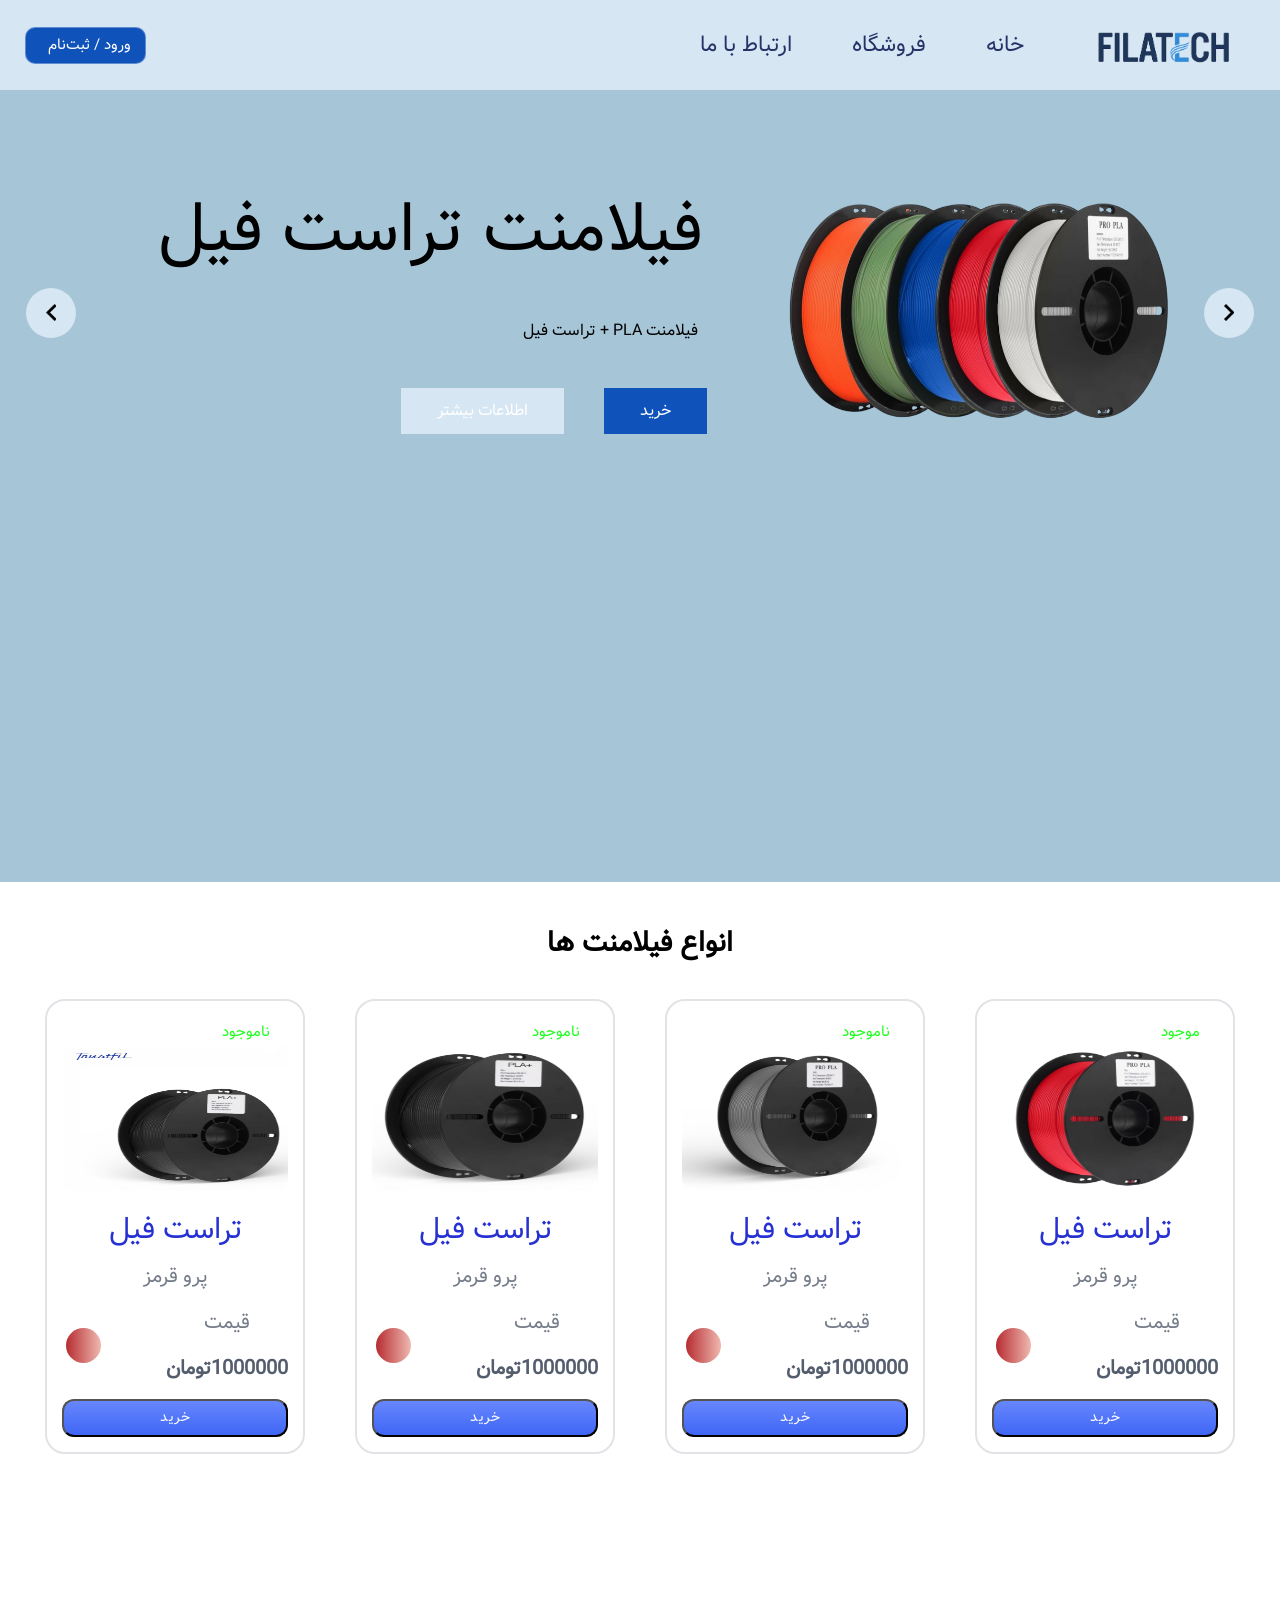
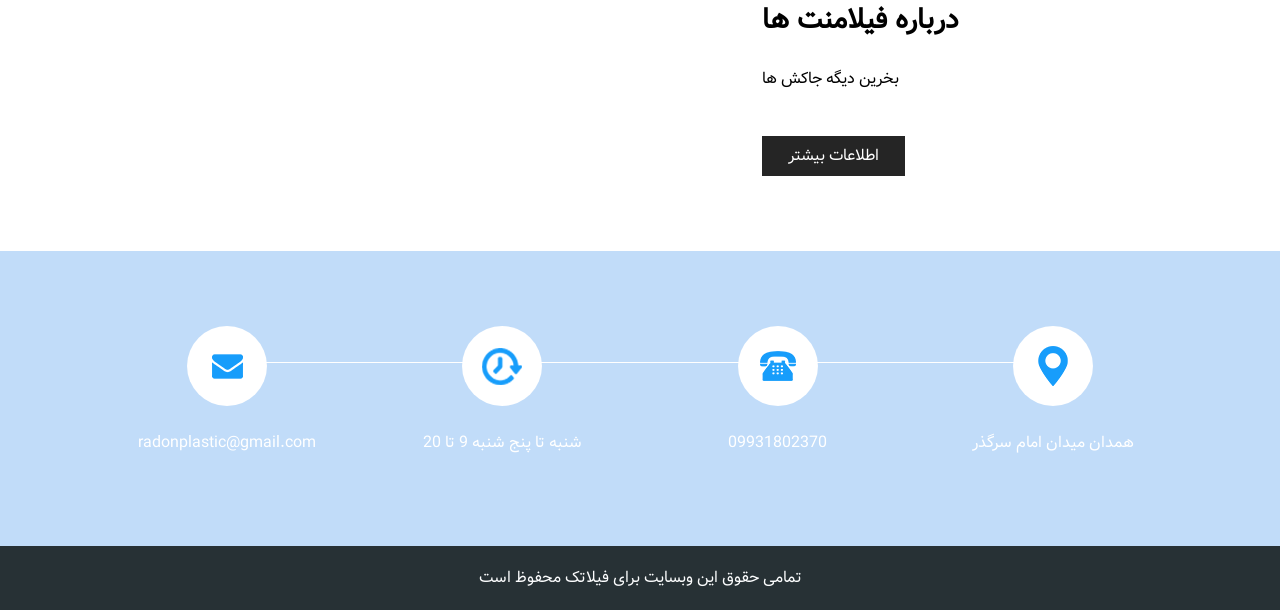
==== commit 52a9767a: "fix cart and add login page" ====
--- a/index.html
+++ b/index.html
@@ -64,10 +64,10 @@
 
               </ul>
               <div class="header-actions">
-              <button class="login-btn">
-                <span class="text">ورود / ثبت‌نام</span>
-                <span class="icon" src="/images/login-svgrepo-com.png"></span>
-              </button>
+                <button class="login-btn" onclick="location.href='login.html'">
+                  <span class="text">ورود / ثبت‌نام</span>
+                  <span class="icon" src="/images/login-svgrepo-com.png"></span>
+                </button>
               </div>
               <!--<form class="form-inline my-2 my-lg-0 ml-0 ml-lg-4 mb-3 mb-lg-0">
                 <button class="btn  my-2 my-sm-0 nav_search-btn" type="submit"></button>
@@ -173,8 +173,6 @@
   </div>
   <div class="bg">
 
-
-
     <!-- Cart section -->
 
     <section class="brand_section layout_padding2">
@@ -191,16 +189,45 @@
       <div class="cart-main">
         <div class="cart">
 
+          <div class="card-img">
+            <img src="images/trusfil-red.PNG" alt="...">
+            <i class="bx bx-heart"></i>
+          </div>
+
+          <div class="cart-header">
+            <h3>تراست فیل</h3>
+            <p>پرو قرمز</p>
+            <span class="p">موجود</span>
+          </div>
+          <div class="cart-details">
+            <div class="price">
+              <p>قیمت</p>
+              <strong>1000000تومان</strong>
+            </div>
+            <div class="colors">
+              <div class="selected">
+                <i class="bx bx-check"></i>
+              </div>
+            </div>
+          </div>
+
+          <div class="cart-footer">
+            <button>خرید</button>
+          </div>
+
+        </div>
+        <div class="cart">
+          <div class="card-img">
+            <img src="images/progray.JPG" alt="...">
+            <i class="bx bx-heart"></i>
+          </div>
           <div class="cart-header">
             <h3>تراست فیل</h3>
             <p>پرو قرمز</p>
             <span class="p">ناموجود</span>
           </div>
 
-          <div class="card-img">
-            <img src="images/trusfil-red.PNG" alt="...">
-            <i class="bx bx-heart"></i>
-          </div>
+
 
           <div class="cart-details">
             <div class="price">
@@ -218,18 +245,21 @@
             <button>خرید</button>
           </div>
 
+
+
         </div>
         <div class="cart">
+          <div class="card-img">
+            <img src="images/filament3.jpg" alt="...">
+            <i class="bx bx-heart"></i>
+          </div>
           <div class="cart-header">
             <h3>تراست فیل</h3>
             <p>پرو قرمز</p>
             <span class="p">ناموجود</span>
           </div>
 
-          <div class="card-img">
-            <img src="images/progray.JPG" alt="...">
-            <i class="bx bx-heart"></i>
-          </div>
+
 
           <div class="cart-details">
             <div class="price">
@@ -246,51 +276,19 @@
           <div class="cart-footer">
             <button>خرید</button>
           </div>
-
-
-
         </div>
         <div class="cart">
-
+          <div class="card-img">
+            <img src="images/filament2.PNG" alt="...">
+            <i class="bx bx-heart"></i>
+          </div>
           <div class="cart-header">
             <h3>تراست فیل</h3>
             <p>پرو قرمز</p>
             <span class="p">ناموجود</span>
           </div>
 
-          <div class="card-img">
-            <img src="images/filament3.jpg" alt="...">
-            <i class="bx bx-heart"></i>
-          </div>
-
-          <div class="cart-details">
-            <div class="price">
-              <p>قیمت</p>
-              <strong>1000000تومان</strong>
-            </div>
-            <div class="colors">
-              <div class="selected">
-                <i class="bx bx-check"></i>
-              </div>
-            </div>
-          </div>
-
-          <div class="cart-footer">
-            <button>خرید</button>
-          </div>
-        </div>
-        <div class="cart">
-
-          <div class="cart-header">
-            <h3>تراست فیل</h3>
-            <p>پرو قرمز</p>
-            <span class="p">ناموجود</span>
-          </div>
-
-          <div class="card-img">
-            <img src="images/filament2.PNG" alt="...">
-            <i class="bx bx-heart"></i>
-          </div>
+
 
           <div class="cart-details">
             <div class="price">
--- a/css/style.css
+++ b/css/style.css
@@ -17,6 +17,10 @@
   font-family: "Iran";
   color: #000000;
   background-color: #ffffff;
+}
+
+.cart-header {
+    min-height: 55px;
 }
 
 .header_section {
--- a/css/style_card.css
+++ b/css/style_card.css
@@ -4,7 +4,17 @@
   src: url("../fonts/Vazir.woff") format("woff");
 }
 
+:root {
+  --color-iceblue: #D6e6f3;
+  --color-powerblue: #A6C5D7;
+  --color-sapphire: #0F52BA;
+  --color-deepheavy: #000926;
+  --color-card: #FFFFFF;
+  --color-border: #E1E3E6;
+}
+
 .cart-main {
+    direction: rtl;
     font-family: "Iran";
     margin: 0;
     padding: 30px ;
@@ -13,7 +23,7 @@
     box-sizing: border-box;
     /*min-height: 100vh;*/
     display: grid;
-    grid-template-columns: repeat(auto-fit, minmax(380px, 1fr));
+    grid-template-columns: repeat(auto-fit, minmax(260px, 1fr));
     gap: 20px;
     justify-items: center;
     background: #ffffff;
@@ -22,9 +32,9 @@
 .cart {
     direction: rtl;
     position: relative;
-    width: 350px;
+    width: 260px;
     height: min-content;
-    padding: 25px;
+    padding: 15px;
     background: #ffffff;
     border: 2px solid #e1e3e6;
     border-radius: 20px;
@@ -38,31 +48,34 @@
 }
 
 .cart .cart-header h3 {
+    
     color: #2631d3;
-    font-size: 28px;
+    font-size: 30px  ;
+    line-height: 1.6;
 }
 
 .cart .cart-header p {
     color: #757d8a;
-    font-size: 20px;
+    font-size: 20px ;
 }
 
 .cart .cart-header .p {
     position: absolute;
     color: #1eff1e;
-    background: #fef0f0;
+    background: #ffffff;
     right: 25px;
-    top: 25px;
-    padding: 5px 10px;
+    top: 20px;
+    padding: 0px 8px;
     border-radius: 12px;
-    font-size: 18px;
+    font-size: 15px ;
 }
 
 .cart .card-img {
     position: relative;
-    height: 220px;
+    height: 160px;
     border-radius: 12px;
-    margin: 22px 0;
+    margin: 15px 0px;
+    padding: 15px 0px 0px;
     overflow: hidden;
 }
 
@@ -91,6 +104,7 @@
     display: flex;
     align-items: center;
     justify-content: space-between;
+    margin-bottom: 15px;
 }
 
 .cart .cart-details .price p {
@@ -100,7 +114,8 @@
 
 .cart .cart-details .price strong {
     color: #545d6d;
-    font-size: 22px;
+    font-size: 20px;
+    
 }
 
 .cart .cart-details .colors {
@@ -141,7 +156,7 @@
 .cart .card-sizes {
     display: flex;
     justify-content: space-between;
-    margin: 22px 0;
+    margin: 20px 0;
 }
 
 .cart .card-sizes .p {
@@ -160,10 +175,10 @@
 .cart .cart-footer button {
     cursor: pointer;
     width: 100%;
-    height: 46px;
+    height: 38px;
     border-radius: 12px;
     background: linear-gradient(#6787fd, #3f66f5);
     color: #ffffff;
-    font-size: 20px;
+    font-size: 14px;
     letter-spacing: .5px;
 }
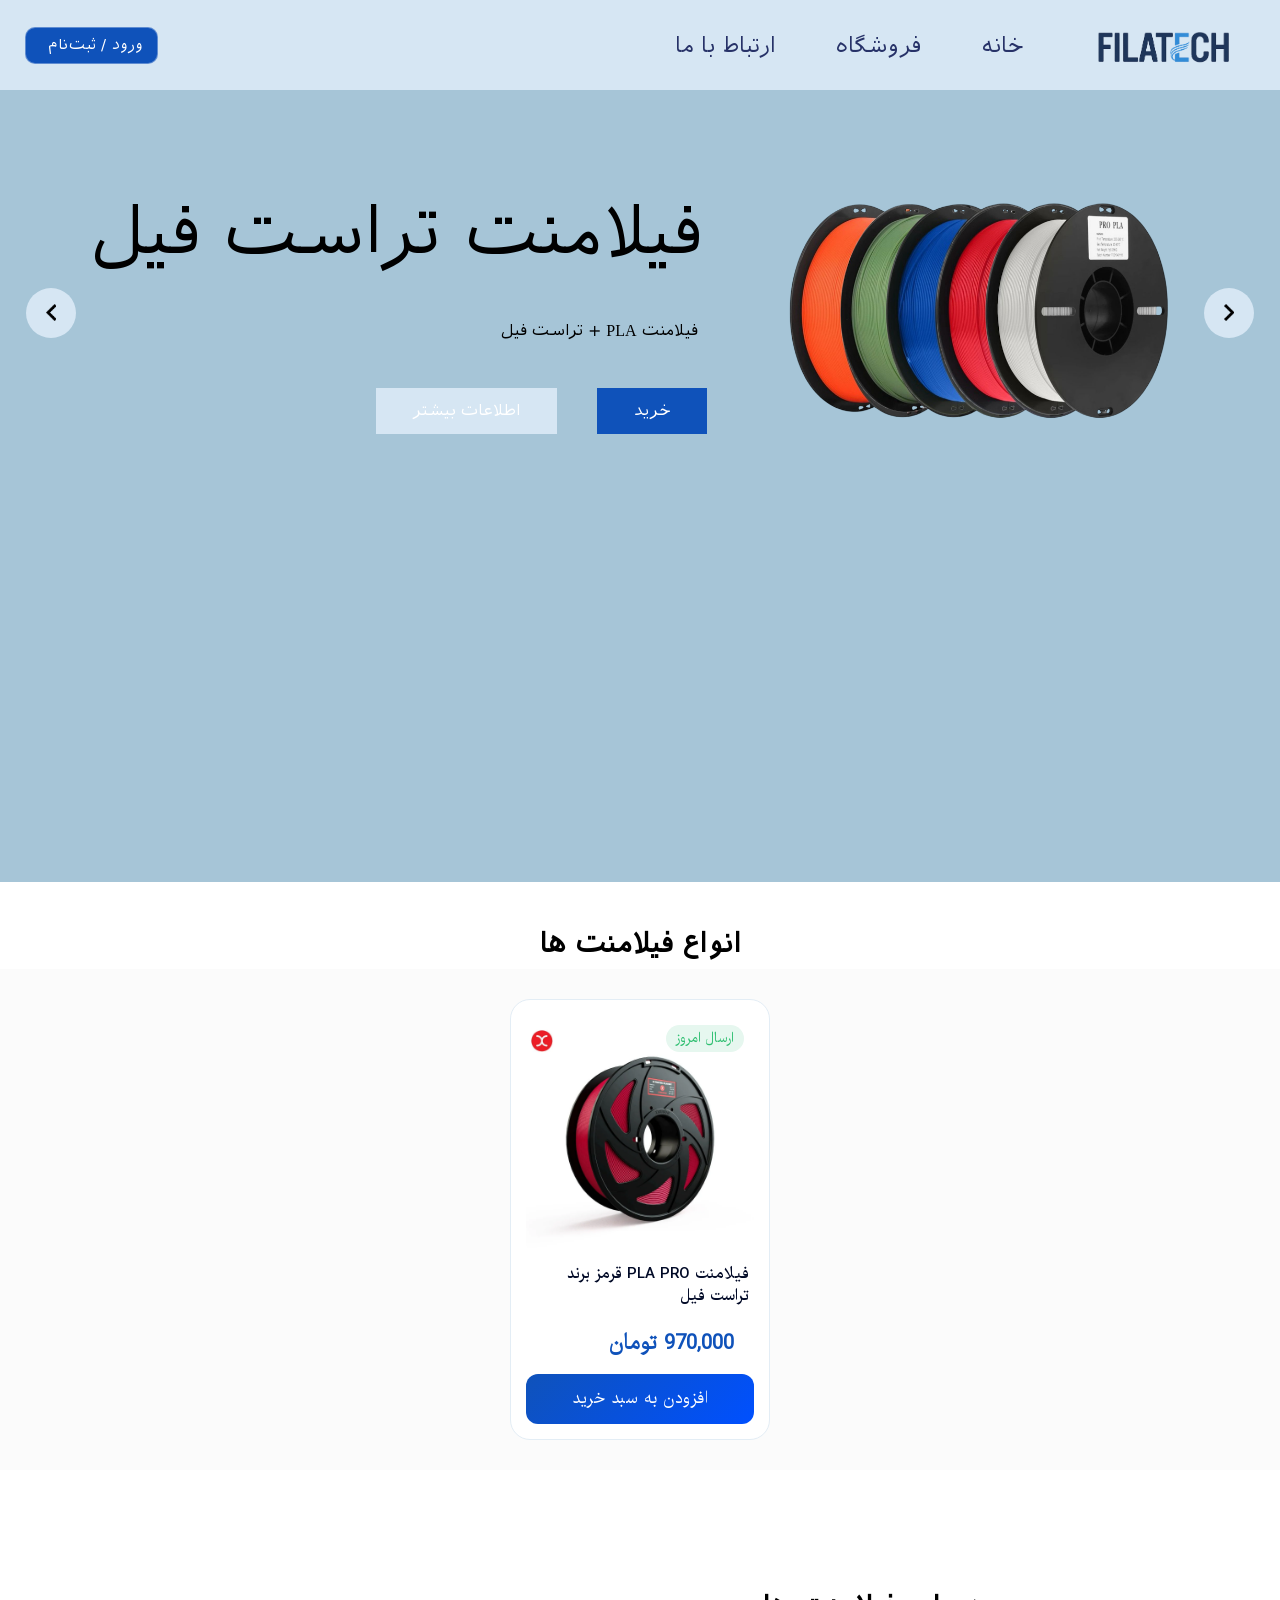
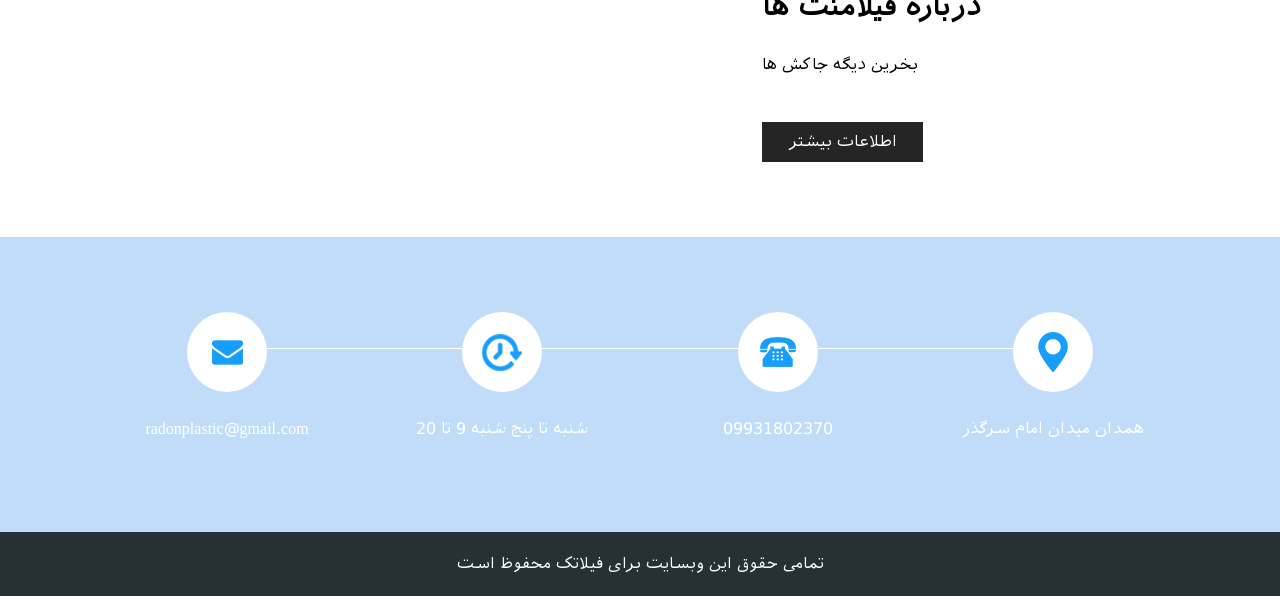
==== commit e063b986: "redegine cardproduct" ====
--- a/index.html
+++ b/index.html
@@ -188,123 +188,25 @@
       </div>
       <div class="cart-main">
         <div class="cart">
-
           <div class="card-img">
-            <img src="images/trusfil-red.PNG" alt="...">
+            <img src="images/ABSPremiumFirst-Magenta.jpg.webp" alt="...">
+            <span class="status"> ارسال امروز</span>
             <i class="bx bx-heart"></i>
           </div>
 
           <div class="cart-header">
-            <h3>تراست فیل</h3>
-            <p>پرو قرمز</p>
-            <span class="p">موجود</span>
+            <p>فیلامنت PLA PRO قرمز برند تراست فیل </p>
           </div>
           <div class="cart-details">
             <div class="price">
-              <p>قیمت</p>
-              <strong>1000000تومان</strong>
-            </div>
-            <div class="colors">
-              <div class="selected">
-                <i class="bx bx-check"></i>
-              </div>
+              <strong>970,000 تومان </strong>
             </div>
           </div>
 
           <div class="cart-footer">
-            <button>خرید</button>
-          </div>
-
-        </div>
-        <div class="cart">
-          <div class="card-img">
-            <img src="images/progray.JPG" alt="...">
-            <i class="bx bx-heart"></i>
-          </div>
-          <div class="cart-header">
-            <h3>تراست فیل</h3>
-            <p>پرو قرمز</p>
-            <span class="p">ناموجود</span>
-          </div>
-
-
-
-          <div class="cart-details">
-            <div class="price">
-              <p>قیمت</p>
-              <strong>1000000تومان</strong>
-            </div>
-            <div class="colors">
-              <div class="selected">
-                <i class="bx bx-check"></i>
-              </div>
-            </div>
-          </div>
-
-          <div class="cart-footer">
-            <button>خرید</button>
-          </div>
-
-
-
-        </div>
-        <div class="cart">
-          <div class="card-img">
-            <img src="images/filament3.jpg" alt="...">
-            <i class="bx bx-heart"></i>
-          </div>
-          <div class="cart-header">
-            <h3>تراست فیل</h3>
-            <p>پرو قرمز</p>
-            <span class="p">ناموجود</span>
-          </div>
-
-
-
-          <div class="cart-details">
-            <div class="price">
-              <p>قیمت</p>
-              <strong>1000000تومان</strong>
-            </div>
-            <div class="colors">
-              <div class="selected">
-                <i class="bx bx-check"></i>
-              </div>
-            </div>
-          </div>
-
-          <div class="cart-footer">
-            <button>خرید</button>
-          </div>
-        </div>
-        <div class="cart">
-          <div class="card-img">
-            <img src="images/filament2.PNG" alt="...">
-            <i class="bx bx-heart"></i>
-          </div>
-          <div class="cart-header">
-            <h3>تراست فیل</h3>
-            <p>پرو قرمز</p>
-            <span class="p">ناموجود</span>
-          </div>
-
-
-
-          <div class="cart-details">
-            <div class="price">
-              <p>قیمت</p>
-              <strong>1000000تومان</strong>
-            </div>
-            <div class="colors">
-              <div class="selected">
-                <i class="bx bx-check"></i>
-              </div>
-            </div>
-          </div>
-
-          <div class="cart-footer">
-            <button>خرید</button>
-          </div>
+            <button>افزودن به سبد خرید </button>
+          </div>
+
         </div>
 
       </div>
--- a/css/style_card.css
+++ b/css/style_card.css
@@ -1,23 +1,46 @@
-
 @font-face {
-  font-family: "Iran";
-  src: url("../fonts/Vazir.woff") format("woff");
+    font-family: iransharp;
+    font-style: normal;
+    font-weight: normal;
+    src: url('../fonts/eot/iransharp_regular_web.eot');
+    src: url('../fonts/eot/iransharp_regular_web.eot?#iefix') format('embedded-opentype'),
+        /* IE6-8 */
+        url('../fonts/woff2/iransharp_regular_web.woff2') format('woff2'),
+        /* FF39+,Chrome36+, Opera24+*/
+        url('../fonts/woff/iransharp_regular_web.woff') format('woff'),
+        /* FF3.6+, IE9, Chrome6+, Saf5.1+*/
+        url('../fonts/ttf/iransharp_regular_web.ttf') format('truetype');
+}
+@font-face {
+	font-family: iransharpbold;
+	font-style: normal;
+	font-weight: bold;
+	src: url('../fonts/eot/iranyekanwebbold.eot');
+	src: url('../fonts/eot/iransharp_bold_web.eot?#iefix') format('embedded-opentype'),  /* IE6-8 */
+		 url('../fonts/woff2/iransharp_bold_web.woff2') format('woff2'),  /* FF39+,Chrome36+, Opera24+*/
+		 url('../fonts/woff/iransharp_bold_web.woff') format('woff'),  /* FF3.6+, IE9, Chrome6+, Saf5.1+*/
+		 url('../fonts/ttf/iransharp_bold_web.ttf') format('truetype');
 }
 
+
 :root {
-  --color-iceblue: #D6e6f3;
-  --color-powerblue: #A6C5D7;
-  --color-sapphire: #0F52BA;
-  --color-deepheavy: #000926;
-  --color-card: #FFFFFF;
-  --color-border: #E1E3E6;
+    --color-iceblue: #D6e6f3;
+    --color-powerblue: #A6C5D7;
+    --color-sapphire: #0F52BA;
+    --color-deepheavy: #000926;
+    --color-success: #2FBF71;
+    --color-success-light: #E6F7EF;
+    --color-danger: #E5484D;
+    --color-danger-light: #FDECEC;
+    --color-card: #FFFFFF;
+    --color-border: #E1E3E6;
 }
 
 .cart-main {
     direction: rtl;
-    font-family: "Iran";
+    font-family: "iransharp";
     margin: 0;
-    padding: 30px ;
+    padding: 30px;
     border: 0;
     outline: 0;
     box-sizing: border-box;
@@ -26,7 +49,7 @@
     grid-template-columns: repeat(auto-fit, minmax(260px, 1fr));
     gap: 20px;
     justify-items: center;
-    background: #ffffff;
+    background: #efefef44;
 }
 
 .cart {
@@ -36,9 +59,10 @@
     height: min-content;
     padding: 15px;
     background: #ffffff;
-    border: 2px solid #e1e3e6;
+    border: 1px solid #E3EDF5;
     border-radius: 20px;
     transition: .4s;
+    text-align: right;
 }
 
 .cart:hover {
@@ -47,35 +71,34 @@
     box-shadow: 0 5px 12px rgba(0, 0, 0, .08);
 }
 
-.cart .cart-header h3 {
-    
-    color: #2631d3;
-    font-size: 30px  ;
-    line-height: 1.6;
+
+.cart .cart-header p {
+    font-family: "iransharpbold";
+    font-weight: 2000;
+    color: var(--color-deepheavy);
+    font-size: 15px;
+    padding: 5px;
+    padding-top: 10px;
 }
 
-.cart .cart-header p {
-    color: #757d8a;
-    font-size: 20px ;
+.cart .card-img .status {
+
+    position: absolute;
+    top: 10px;
+    right: 10px;
+    padding: 4px 10px;
+    font-size: 13px;
+    border-radius: 20px;
+    background: var(--color-success-light);
+    color: var(--color-success);
 }
 
-.cart .cart-header .p {
-    position: absolute;
-    color: #1eff1e;
-    background: #ffffff;
-    right: 25px;
-    top: 20px;
-    padding: 0px 8px;
-    border-radius: 12px;
-    font-size: 15px ;
-}
+
 
 .cart .card-img {
     position: relative;
-    height: 160px;
     border-radius: 12px;
-    margin: 15px 0px;
-    padding: 15px 0px 0px;
+    padding: 10px 0px 0px;
     overflow: hidden;
 }
 
@@ -89,17 +112,6 @@
     transform: scale(1.06);
 }
 
-.cart .card-img i {
-    cursor: pointer;
-    position: absolute;
-    top: 12px;
-    right: 12px;
-    color: #757d8a;
-    background: #ffffff;
-    padding: 6px;
-    border-radius: 6px;
-}
-
 .cart .cart-details {
     display: flex;
     align-items: center;
@@ -108,14 +120,17 @@
 }
 
 .cart .cart-details .price p {
-    color: #757d8a;
+    color: var(--color-sapphire);
     font-size: 20px;
+    padding: 5px;
 }
 
 .cart .cart-details .price strong {
-    color: #545d6d;
+    font-family: 'iransharp', sans-serif;
+    color: var(--color-sapphire);
     font-size: 20px;
-    
+    margin: 10px;
+    padding: 10px;
 }
 
 .cart .cart-details .colors {
@@ -142,16 +157,7 @@
     background: linear-gradient(90deg, #10505b, #a4beb2);
 }
 
-.cart .cart-details .colors div i {
-    color: #ffffff;
-    margin: 5px;
-    font-size: 25px;
-    opacity: 0;
-}
 
-.cart .cart-details .colors div.selected i {
-    opacity: 1;
-}
 
 .cart .card-sizes {
     display: flex;
@@ -159,26 +165,21 @@
     margin: 20px 0;
 }
 
-.cart .card-sizes .p {
-    cursor: pointer;
-    color: #757d8a;
-    background: #f1f2f3;
-    border-radius: 3px;
-    padding: 6px 12px;
-}
 
 .cart .card-sizes span.selected {
     color: #4e73f8;
-    background: #d5defe;
+    background: #0037ff;
 }
 
 .cart .cart-footer button {
     cursor: pointer;
     width: 100%;
-    height: 38px;
+    height: 50px;
     border-radius: 12px;
-    background: linear-gradient(#6787fd, #3f66f5);
+    background: linear-gradient(135deg, #0f52ba, #0050ff);
     color: #ffffff;
-    font-size: 14px;
+    font-size: 16px;
     letter-spacing: .5px;
+    border: none;
+    outline: var(--color-iceblue);
 }
